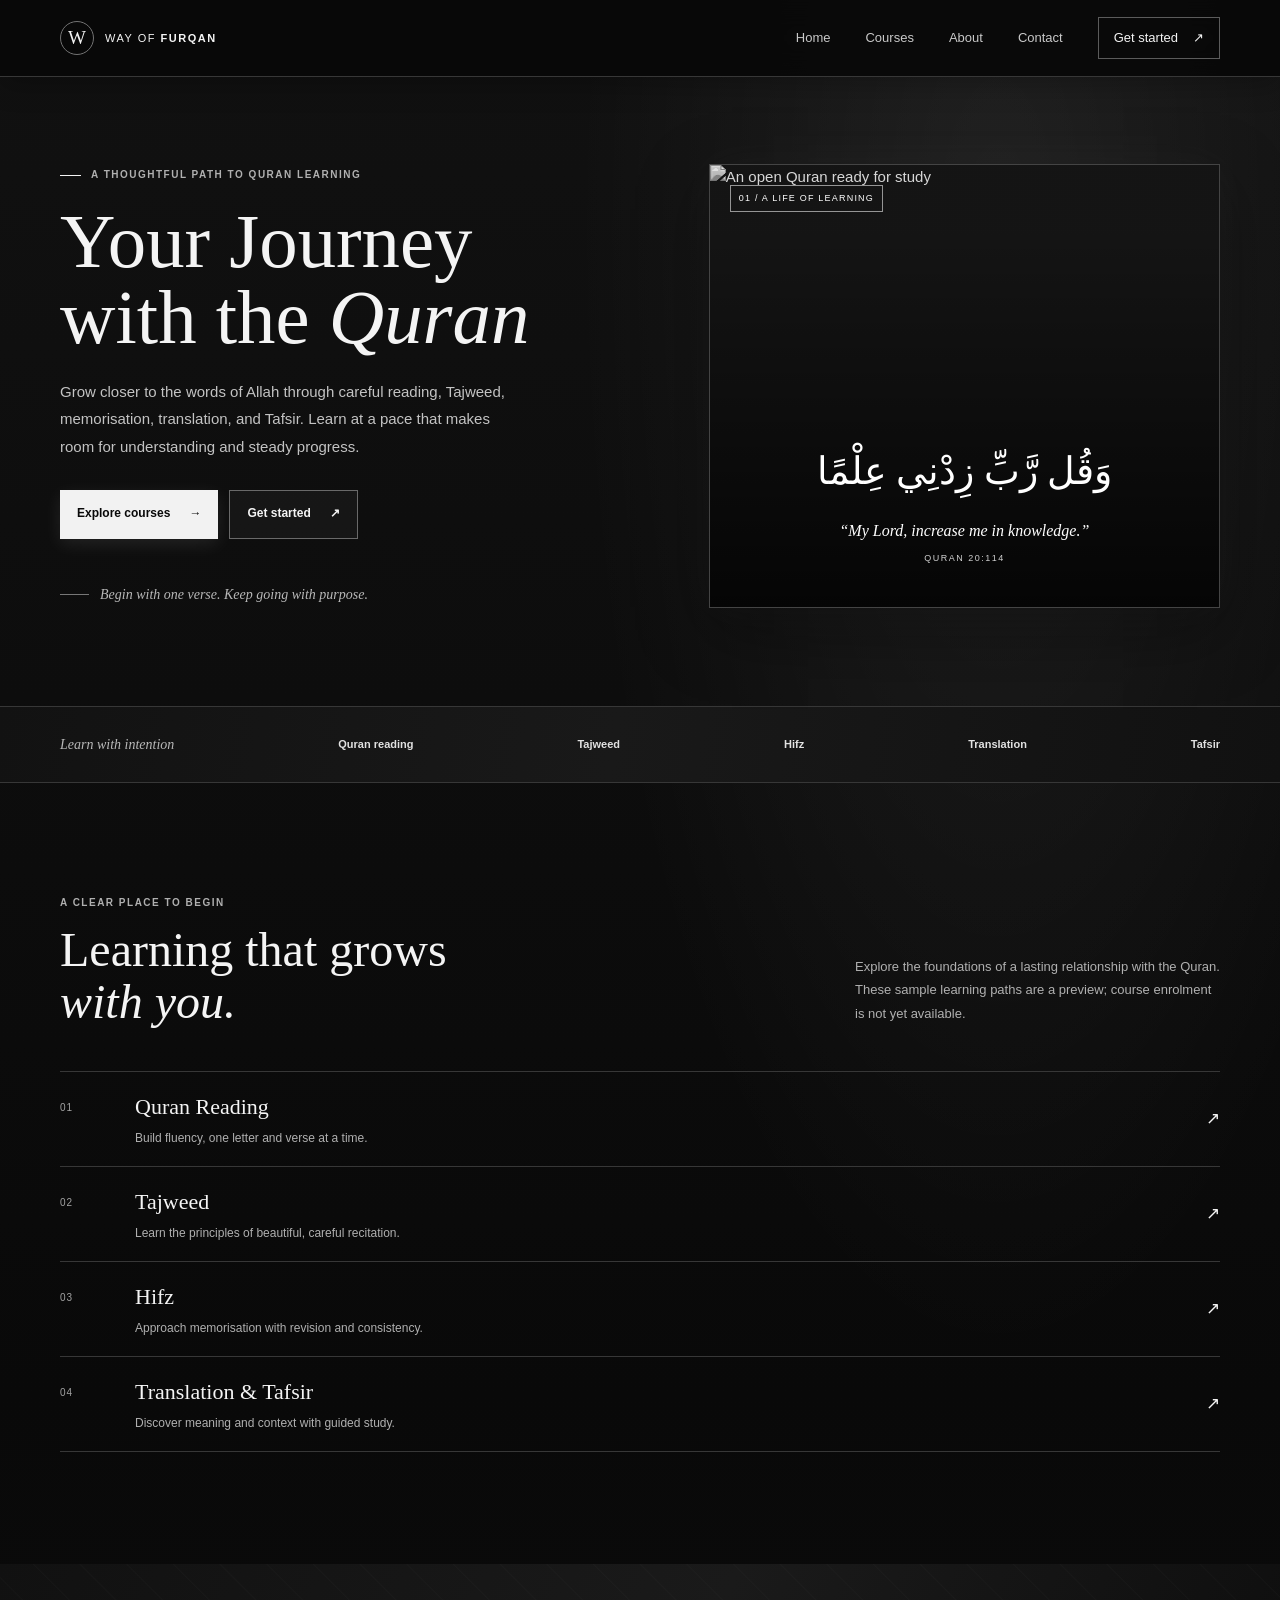
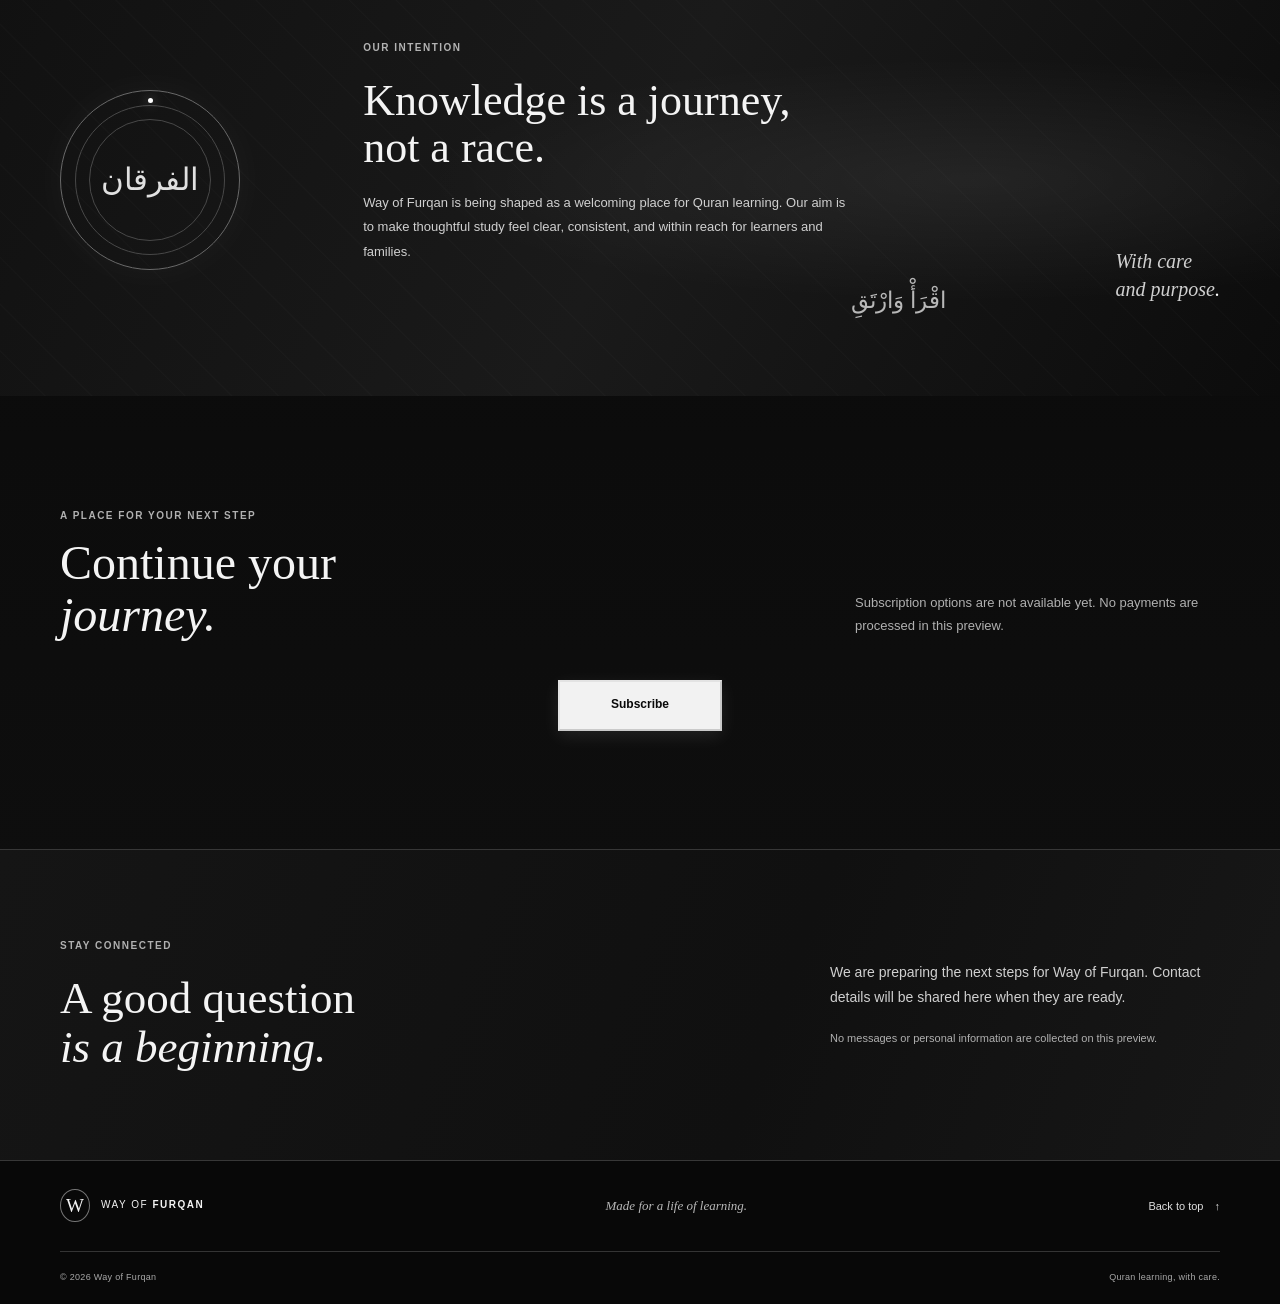
==== index.html @ e416b364 "Upload initial website files" ====
<!doctype html>
<html lang="en">
  <head>
    <meta charset="UTF-8" />
    <meta name="viewport" content="width=device-width, initial-scale=1.0" />
    <meta
      name="description"
      content="Build a lasting connection with the Quran through reading, Tajweed, Hifz, translation, and Tafsir."
    />
    <meta name="theme-color" content="#101010" />
    <title>Way of Furqan | Your Journey with the Quran</title>
    <link rel="preconnect" href="https://images.unsplash.com" />
    <link rel="stylesheet" href="styles.css" />
    <script src="script.js" defer></script>
  </head>
  <body>
    <a class="skip-link" href="#main">Skip to content</a>

    <header class="site-header" id="home">
      <a class="wordmark" href="#home" aria-label="Way of Furqan home">
        <span class="wordmark-mark" aria-hidden="true">W</span>
        <span>WAY OF <strong>FURQAN</strong></span>
      </a>

      <button
        class="menu-toggle"
        type="button"
        aria-expanded="false"
        aria-controls="primary-navigation"
      >
        <span class="menu-icon" aria-hidden="true"><i></i><i></i></span>
        <span class="menu-label">Menu</span>
      </button>

      <nav class="primary-navigation" id="primary-navigation" aria-label="Main navigation">
        <a href="#home">Home</a>
        <a href="#courses">Courses</a>
        <a href="#about">About</a>
        <a href="#contact">Contact</a>
        <a class="nav-cta" href="#portals">Get started <span aria-hidden="true">&#8599;</span></a>
      </nav>
    </header>

    <main id="main">
      <section class="hero page-width" aria-labelledby="hero-title">
        <div class="hero-copy">
          <p class="eyebrow"><span></span> A thoughtful path to Quran learning</p>
          <h1 id="hero-title">Your Journey<br />with the <em>Quran</em></h1>
          <p class="hero-intro">
            Grow closer to the words of Allah through careful reading, Tajweed,
            memorisation, translation, and Tafsir. Learn at a pace that makes room
            for understanding and steady progress.
          </p>
          <div class="hero-actions">
            <a class="button button-dark" href="#courses">Explore courses <span aria-hidden="true">&#8594;</span></a>
            <a class="button button-light" href="#portals">Get started <span aria-hidden="true">&#8599;</span></a>
          </div>
          <div class="hero-note">
            <span class="note-rule" aria-hidden="true"></span>
            <p>Begin with one verse. Keep going with purpose.</p>
          </div>
        </div>

        <div class="hero-visual">
          <img
            class="hero-image"
            src="https://images.unsplash.com/photo-1609599006353-e629aaabfeae?auto=format&amp;fit=crop&amp;w=1200&amp;q=85"
            alt="An open Quran ready for study"
            fetchpriority="high"
          />
          <div class="visual-shade" aria-hidden="true"></div>
          <div class="arabic-verse" lang="ar" dir="rtl">
            <p class="arabic-text">وَقُل رَّبِّ زِدْنِي عِلْمًا</p>
            <p class="verse-translation" dir="ltr">“My Lord, increase me in knowledge.”</p>
            <p class="verse-reference" dir="ltr">Quran 20:114</p>
          </div>
          <span class="visual-index" aria-hidden="true">01 / A LIFE OF LEARNING</span>
        </div>
      </section>

      <section class="learning-strip" aria-label="Learning pathways">
        <div class="learning-strip-inner page-width">
          <p>Learn with intention</p>
          <span>Quran reading</span>
          <span>Tajweed</span>
          <span>Hifz</span>
          <span>Translation</span>
          <span>Tafsir</span>
        </div>
      </section>

      <section class="section page-width courses-section" id="courses" aria-labelledby="courses-title">
        <div class="section-heading">
          <div>
            <p class="eyebrow">A clear place to begin</p>
            <h2 id="courses-title">Learning that grows<br /><em>with you.</em></h2>
          </div>
          <p class="section-intro">
            Explore the foundations of a lasting relationship with the Quran.
            These sample learning paths are a preview; course enrolment is not yet available.
          </p>
        </div>

        <div class="course-list">
          <article class="course-item">
            <span class="course-number">01</span>
            <div><h3>Quran Reading</h3><p>Build fluency, one letter and verse at a time.</p></div>
            <span class="course-arrow" aria-hidden="true">&#8599;</span>
          </article>
          <article class="course-item">
            <span class="course-number">02</span>
            <div><h3>Tajweed</h3><p>Learn the principles of beautiful, careful recitation.</p></div>
            <span class="course-arrow" aria-hidden="true">&#8599;</span>
          </article>
          <article class="course-item">
            <span class="course-number">03</span>
            <div><h3>Hifz</h3><p>Approach memorisation with revision and consistency.</p></div>
            <span class="course-arrow" aria-hidden="true">&#8599;</span>
          </article>
          <article class="course-item">
            <span class="course-number">04</span>
            <div><h3>Translation &amp; Tafsir</h3><p>Discover meaning and context with guided study.</p></div>
            <span class="course-arrow" aria-hidden="true">&#8599;</span>
          </article>
        </div>
      </section>

      <section class="about-section" id="about" aria-labelledby="about-title">
        <div class="about-inner page-width">
          <div class="about-mark" aria-hidden="true">
            <span>الفرقان</span>
            <i></i>
          </div>
          <div class="about-copy">
            <p class="eyebrow">Our intention</p>
            <h2 id="about-title">Knowledge is a journey,<br />not a race.</h2>
            <p>
              Way of Furqan is being shaped as a welcoming place for Quran learning.
              Our aim is to make thoughtful study feel clear, consistent, and within reach
              for learners and families.
            </p>
            <p class="arabic-support" lang="ar" dir="rtl">اقْرَأْ وَارْتَقِ</p>
          </div>
          <p class="about-aside">With care<br />and purpose<span>.</span></p>
        </div>
      </section>

      <section class="section page-width subscribe-section" id="portals" aria-labelledby="subscribe-title">
        <div class="section-heading portal-heading">
          <div>
            <p class="eyebrow">A place for your next step</p>
            <h2 id="subscribe-title">Continue your<br /><em>journey.</em></h2>
          </div>
          <p class="section-intro">
            Subscription options are not available yet. No payments are processed in this preview.
          </p>
        </div>
        <div class="subscribe-action">
          <button class="button button-dark subscribe-button" type="button" disabled>
            Subscribe
          </button>
        </div>
      </section>

      <section class="contact-section" id="contact" aria-labelledby="contact-title">
        <div class="contact-inner page-width">
          <div>
            <p class="eyebrow">Stay connected</p>
            <h2 id="contact-title">A good question<br /><em>is a beginning.</em></h2>
          </div>
          <div class="contact-copy">
            <p>We are preparing the next steps for Way of Furqan. Contact details will be shared here when they are ready.</p>
            <span class="contact-note">No messages or personal information are collected on this preview.</span>
          </div>
        </div>
      </section>
    </main>

    <footer class="site-footer">
      <div class="footer-inner page-width">
        <a class="wordmark footer-wordmark" href="#home">
          <span class="wordmark-mark" aria-hidden="true">W</span>
          <span>WAY OF <strong>FURQAN</strong></span>
        </a>
        <p>Made for a life of learning.</p>
        <a class="back-to-top" href="#home">Back to top <span aria-hidden="true">&#8593;</span></a>
      </div>
      <div class="footer-bottom page-width"><span>&copy; <span id="current-year">2026</span> Way of Furqan</span><span>Quran learning, with care.</span></div>
    </footer>
  </body>
</html>
---- styles.css ----
:root {
  color-scheme: dark;
  --ink: #f4f4f4;
  --paper: #090909;
  --soft: #121212;
  --line: #373737;
  --muted: #b0b0b0;
  --serif: "Iowan Old Style", "Palatino Linotype", "Book Antiqua", Georgia, serif;
  --sans: "Avenir Next", Avenir, "Segoe UI", sans-serif;
  --page-width: 1160px;
}

* { box-sizing: border-box; }
html { scroll-behavior: smooth; scroll-padding-top: 88px; }
body { margin: 0; color: var(--ink); background: radial-gradient(ellipse at 78% 8%, rgb(255 255 255 / 7%), transparent 30%), linear-gradient(180deg, #111111 0%, var(--paper) 48%, #101010 100%); font-family: var(--sans); font-size: 15px; line-height: 1.65; }
body, button, a { -webkit-tap-highlight-color: transparent; }
a { color: inherit; text-decoration: none; }
button { font: inherit; }
img { display: block; max-width: 100%; }
.page-width { width: min(var(--page-width), calc(100% - 96px)); margin-inline: auto; }
.skip-link { position: absolute; z-index: 20; top: 8px; left: 8px; padding: 10px 14px; color: var(--paper); background: var(--ink); transform: translateY(-160%); }
.skip-link:focus { transform: translateY(0); }

.site-header { position: sticky; z-index: 10; top: 0; display: flex; min-height: 76px; align-items: center; justify-content: space-between; padding-inline: max(48px, calc((100% - var(--page-width)) / 2)); border-bottom: 1px solid var(--line); color: var(--ink); background: rgb(8 8 8 / 92%); box-shadow: 0 8px 28px rgb(0 0 0 / 24%); backdrop-filter: blur(14px); }
.wordmark { display: inline-flex; align-items: center; gap: 11px; font-size: 11px; letter-spacing: 1.5px; }
.wordmark strong { font-weight: 700; }
.wordmark-mark { display: grid; width: 34px; aspect-ratio: 1; place-items: center; border: 1px solid #737373; border-radius: 50%; font-family: var(--serif); font-size: 19px; letter-spacing: 0; }
.primary-navigation { display: flex; height: 76px; align-items: center; gap: 35px; font-size: 13px; }
.primary-navigation > a:not(.nav-cta) { color: #c9c9c9; transition: color 160ms ease; }
.primary-navigation > a:not(.nav-cta):hover { color: var(--paper); }
.nav-cta { display: inline-flex; min-height: 42px; align-items: center; gap: 15px; padding: 0 15px; border: 1px solid #5b5b5b; }
.menu-toggle { display: none; }

.hero { display: grid; min-height: 620px; grid-template-columns: 1fr 0.88fr; align-items: center; gap: 68px; padding-block: 74px 84px; }
.hero-copy { padding-block: 16px; }
.eyebrow { display: flex; align-items: center; gap: 10px; margin: 0 0 20px; color: var(--muted); font-size: 10px; font-weight: 700; letter-spacing: 1.5px; text-transform: uppercase; }
.hero-copy .eyebrow span { width: 21px; height: 1px; background: var(--ink); }
h1, h2, h3, p { margin-top: 0; }
h1, h2 { font-family: var(--serif); font-weight: 400; letter-spacing: 0; }
h1 { max-width: 610px; margin-bottom: 22px; font-size: clamp(52px, 6vw, 78px); line-height: 0.99; }
h1 em, h2 em { font-weight: 400; }
.hero-intro { max-width: 460px; margin-bottom: 29px; color: #c3c3c3; font-size: 15px; line-height: 1.85; }
.hero-actions { display: flex; flex-wrap: wrap; gap: 11px; }
.button { display: inline-flex; min-height: 49px; align-items: center; justify-content: center; gap: 19px; padding: 0 17px; font-size: 12px; font-weight: 650; transition: background 160ms ease, color 160ms ease; }
.button-dark { color: #090909; background: #f2f2f2; box-shadow: 0 5px 18px rgb(255 255 255 / 9%); }
.button-dark:hover { background: #d9d9d9; }
.button-light { border: 1px solid #696969; color: var(--ink); background: rgb(255 255 255 / 3%); }
.button-light:hover { background: rgb(255 255 255 / 9%); }
.hero-note { display: flex; align-items: center; gap: 11px; margin-top: 44px; }
.hero-note p { margin: 0; color: #b8b8b8; font-family: var(--serif); font-size: 14px; font-style: italic; }
.note-rule { width: 29px; height: 1px; background: #777777; }
.hero-visual { position: relative; min-height: 444px; overflow: hidden; border: 1px solid #444444; background: #171717; box-shadow: 0 22px 65px rgb(0 0 0 / 36%), 0 0 42px rgb(255 255 255 / 4%); }
.hero-image { position: absolute; width: 100%; height: 100%; object-fit: cover; object-position: center; filter: grayscale(100%); }
.visual-shade { position: absolute; inset: 0; background: linear-gradient(180deg, rgb(0 0 0 / 12%) 15%, rgb(0 0 0 / 78%) 100%); }
.arabic-verse { position: absolute; right: 33px; bottom: 42px; left: 33px; color: white; text-align: center; }
.arabic-text { margin-bottom: 15px; font-family: "Noto Naskh Arabic", "Traditional Arabic", serif; font-size: clamp(27px, 3vw, 38px); line-height: 1.7; }
.verse-translation { margin-bottom: 6px; font-family: var(--serif); font-size: 16px; font-style: italic; }
.verse-reference { margin-bottom: 0; color: #d0d0d0; font-size: 9px; letter-spacing: 1.5px; text-transform: uppercase; }
.visual-index { position: absolute; top: 20px; left: 20px; padding: 5px 8px; border: 1px solid rgb(255 255 255 / 55%); color: white; font-size: 9px; letter-spacing: 1.2px; }

.learning-strip { border-block: 1px solid var(--line); background: linear-gradient(100deg, #121212, #191919 48%, #111111); }
.learning-strip-inner { display: flex; min-height: 75px; align-items: center; justify-content: space-between; gap: 18px; }
.learning-strip p { margin: 0; color: #b8b8b8; font-family: var(--serif); font-size: 14px; font-style: italic; }
.learning-strip span { color: #e2e2e2; font-size: 11px; font-weight: 600; }
.section { padding-block: 112px; }
.section-heading { display: grid; grid-template-columns: 1fr 0.6fr; align-items: end; gap: 45px; margin-bottom: 43px; }
.section-heading .eyebrow { margin-bottom: 13px; }
h2 { margin-bottom: 0; font-size: 48px; line-height: 1.08; }
.section-intro { max-width: 365px; margin: 0 0 3px auto; color: var(--muted); font-size: 13px; line-height: 1.8; }
.course-list { border-top: 1px solid var(--line); }
.course-item { display: grid; min-height: 95px; grid-template-columns: 75px 1fr 30px; align-items: center; border-bottom: 1px solid var(--line); transition: padding 180ms ease, background 180ms ease; }
.course-item:hover { padding-inline: 12px; background: #191919; }
.course-number { align-self: start; padding-top: 28px; color: #a2a2a2; font-size: 10px; letter-spacing: 1px; }
.course-item h3 { margin: 0 0 4px; font-family: var(--serif); font-size: 22px; font-weight: 400; }
.course-item p { margin: 0; color: var(--muted); font-size: 12px; }
.course-arrow { justify-self: end; font-size: 17px; }

.about-section { overflow: hidden; color: var(--ink); background: radial-gradient(ellipse at 76% 50%, rgb(255 255 255 / 7%), transparent 40%), repeating-linear-gradient(45deg, transparent 0 31px, rgb(255 255 255 / 2%) 32px, transparent 33px), linear-gradient(115deg, #111111, #1a1a1a 50%, #0c0c0c); }
.about-inner { position: relative; display: grid; min-height: 410px; grid-template-columns: 0.62fr 1.4fr 0.55fr; align-items: center; gap: 45px; padding-block: 76px; }
.about-mark { position: relative; display: grid; width: 180px; aspect-ratio: 1; place-items: center; border: 1px solid #696969; border-radius: 50%; color: #e0e0e0; box-shadow: 0 0 42px rgb(255 255 255 / 4%); }
.about-mark::before, .about-mark::after { position: absolute; inset: 14px; border: 1px solid #484848; border-radius: 50%; content: ""; }
.about-mark::after { inset: 28px; }
.about-mark span { z-index: 1; font-family: "Noto Naskh Arabic", "Traditional Arabic", serif; font-size: 31px; }
.about-mark i { position: absolute; top: 7px; width: 5px; height: 5px; border-radius: 50%; background: white; box-shadow: 0 0 12px rgb(255 255 255 / 55%); }
.about-copy .eyebrow { color: #b3b3b3; }
.about-copy h2 { margin-bottom: 19px; font-size: 44px; }
.about-copy > p:not(.eyebrow):not(.arabic-support) { max-width: 490px; margin-bottom: 0; color: #d0d0d0; font-size: 13px; line-height: 1.9; }
.arabic-support { margin: 17px 0 0; color: #b8b8b8; font-family: "Noto Naskh Arabic", "Traditional Arabic", serif; font-size: 23px; }
.about-aside { align-self: end; justify-self: end; margin: 0 0 17px; color: #d0d0d0; font-family: var(--serif); font-size: 20px; font-style: italic; line-height: 1.4; }
.about-aside span { color: white; }

.subscribe-section { padding-bottom: 118px; }
.portal-heading { margin-bottom: 39px; }
.subscribe-action { display: flex; justify-content: center; }
.subscribe-button { min-width: 164px; min-height: 51px; transition: background 160ms ease, transform 160ms ease; }
.subscribe-button:disabled { opacity: 1; cursor: not-allowed; }
.subscribe-button:hover { background: #d9d9d9; transform: translateY(-2px); }

.contact-section { border-block: 1px solid var(--line); background: linear-gradient(110deg, #151515, #101010 60%, #171717); }
.contact-inner { display: grid; min-height: 310px; grid-template-columns: 1fr 0.62fr; align-items: center; gap: 60px; padding-block: 66px; }
.contact-inner h2 { font-size: 45px; }
.contact-copy { max-width: 390px; justify-self: end; }
.contact-copy p { margin-bottom: 14px; color: #d0d0d0; font-size: 14px; line-height: 1.8; }
.contact-note { color: #b0b0b0; font-size: 11px; }

.site-footer { color: var(--ink); background: #080808; }
.footer-inner { display: flex; min-height: 91px; align-items: center; justify-content: space-between; gap: 20px; border-bottom: 1px solid #343434; }
.footer-wordmark { font-size: 10px; }
.footer-wordmark .wordmark-mark { width: 30px; }
.footer-inner > p { margin: 0; color: #b8b8b8; font-family: var(--serif); font-size: 13px; font-style: italic; }
.back-to-top { color: #e0e0e0; font-size: 11px; }
.back-to-top span { margin-left: 8px; }
.footer-bottom { display: flex; min-height: 52px; align-items: center; justify-content: space-between; color: #a8a8a8; font-size: 9px; letter-spacing: 0.3px; }

:focus-visible { outline: 2px solid #c7c7c7; outline-offset: 4px; }
.site-header :focus-visible { outline-color: white; }

@media (min-width: 1440px) {
  .hero { min-height: 690px; }
}

@media (max-width: 900px) {
  .page-width { width: min(var(--page-width), calc(100% - 56px)); }
  .site-header { padding-inline: 28px; }
  .primary-navigation { gap: 22px; }
  .hero { min-height: 560px; grid-template-columns: 1fr 0.9fr; gap: 32px; padding-block: 58px; }
  h1 { font-size: 60px; }
  .hero-visual { min-height: 400px; }
  .section { padding-block: 88px; }
  .about-inner { grid-template-columns: 0.5fr 1.5fr; gap: 35px; }
  .about-aside { position: absolute; right: 0; bottom: 29px; }
  .portal-card { padding-inline: 17px; }
}

@media (max-width: 680px) {
  html { scroll-padding-top: 70px; }
  .page-width { width: calc(100% - 40px); }
  .site-header { min-height: 66px; padding-inline: 20px; }
  .wordmark { gap: 8px; font-size: 10px; letter-spacing: 1.2px; }
  .wordmark-mark { width: 30px; font-size: 17px; }
  .menu-toggle { display: inline-flex; min-height: 42px; align-items: center; gap: 8px; padding: 5px 0 5px 10px; border: 0; color: var(--ink); background: transparent; cursor: pointer; font-size: 12px; }
  .menu-icon { display: grid; width: 18px; gap: 5px; }
  .menu-icon i { display: block; height: 1px; background: var(--ink); transition: transform 160ms ease; }
  .menu-toggle[aria-expanded="true"] .menu-icon i:first-child { transform: translateY(3px) rotate(45deg); }
  .menu-toggle[aria-expanded="true"] .menu-icon i:last-child { transform: translateY(-3px) rotate(-45deg); }
  .primary-navigation { position: absolute; top: 66px; right: 0; left: 0; display: none; height: auto; align-items: stretch; gap: 0; padding: 6px 20px 18px; border-bottom: 1px solid var(--line); background: #080808; }
  .primary-navigation.is-open { display: flex; flex-direction: column; }
  .primary-navigation > a:not(.nav-cta) { padding: 12px 0; border-top: 1px solid #343434; }
  .nav-cta { align-self: flex-start; margin-top: 10px; }
  .hero { min-height: 0; grid-template-columns: 1fr; gap: 35px; padding-block: 58px 46px; }
  .hero-copy { padding: 0; }
  .eyebrow { margin-bottom: 16px; font-size: 9px; }
  h1 { margin-bottom: 17px; font-size: 56px; }
  .hero-intro { margin-bottom: 23px; font-size: 14px; }
  .hero-note { margin-top: 26px; }
  .hero-visual { min-height: 390px; }
  .arabic-verse { right: 17px; bottom: 29px; left: 17px; }
  .learning-strip-inner { min-height: 0; flex-wrap: wrap; justify-content: flex-start; gap: 13px 20px; padding-block: 18px; }
  .learning-strip p { flex-basis: 100%; }
  .learning-strip span { font-size: 10px; }
  .section { padding-block: 72px; }
  .section-heading { grid-template-columns: 1fr; gap: 16px; margin-bottom: 28px; }
  h2 { font-size: 41px; }
  .section-intro { max-width: 450px; margin: 0; font-size: 12px; }
  .course-item { min-height: 89px; grid-template-columns: 39px 1fr 22px; }
  .course-item:hover { padding-inline: 5px; }
  .course-number { padding-top: 27px; font-size: 9px; }
  .course-item h3 { font-size: 19px; }
  .course-item p { max-width: 255px; font-size: 11px; }
  .about-inner { min-height: 0; grid-template-columns: 1fr; gap: 28px; padding-block: 58px 72px; }
  .about-mark { width: 112px; }
  .about-mark span { font-size: 25px; }
  .about-mark::before { inset: 9px; }
  .about-mark::after { inset: 18px; }
  .about-copy h2 { font-size: 38px; }
  .about-aside { right: 0; bottom: 21px; font-size: 15px; }
  .portal-grid { grid-template-columns: 1fr; gap: 11px; }
  .portal-card { min-height: 0; padding: 19px; }
  .portal-symbol { margin-block: 17px 13px; }
  .portal-card h3 { font-size: 20px; }
  .portal-card > p { margin-bottom: 14px; }
  .portal-heading { margin-bottom: 25px; }
  .contact-inner { min-height: 0; grid-template-columns: 1fr; gap: 22px; padding-block: 55px; }
  .contact-inner h2 { font-size: 39px; }
  .contact-copy { justify-self: start; }
  .footer-inner { min-height: 82px; flex-wrap: wrap; gap: 6px 16px; padding-block: 15px; }
  .footer-inner > p { display: none; }
  .footer-bottom { min-height: 48px; font-size: 8px; }
}

@media (prefers-reduced-motion: reduce) {
  *, *::before, *::after { scroll-behavior: auto !important; transition-duration: 0.01ms !important; }
}
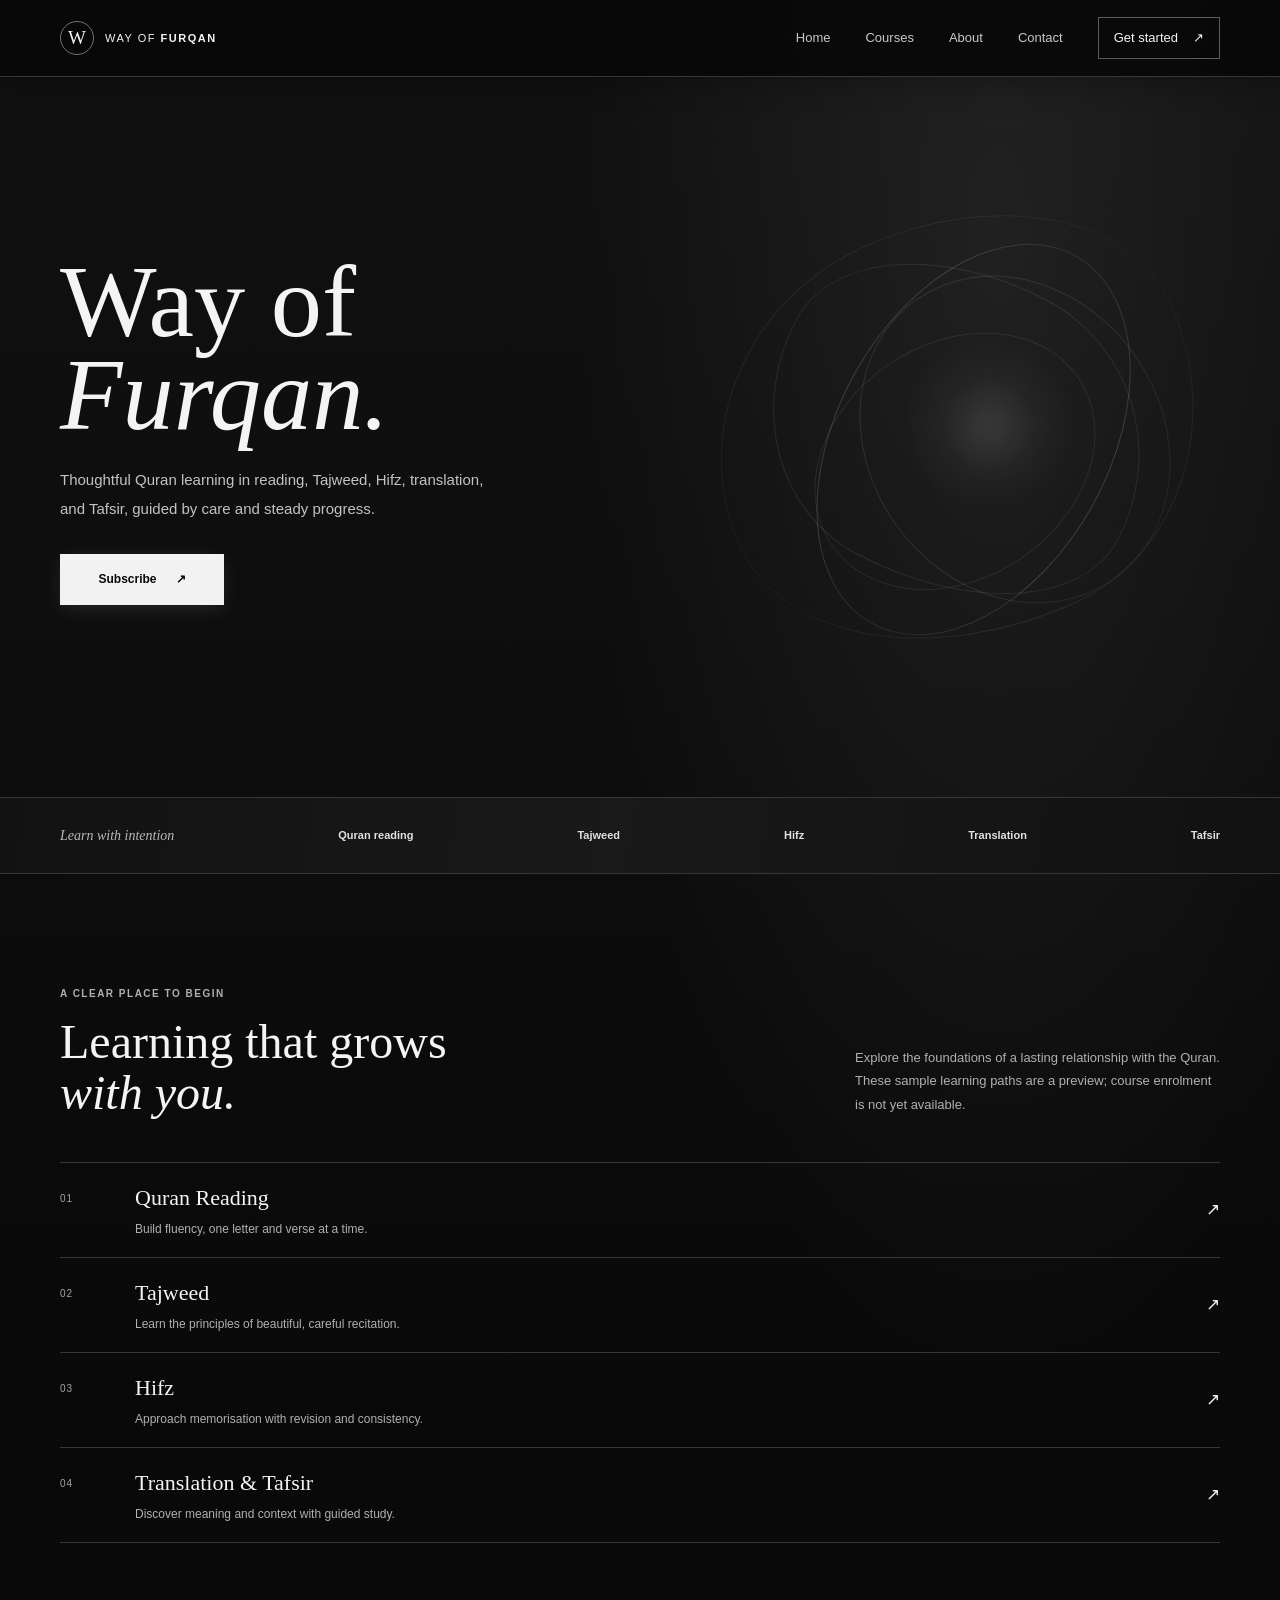
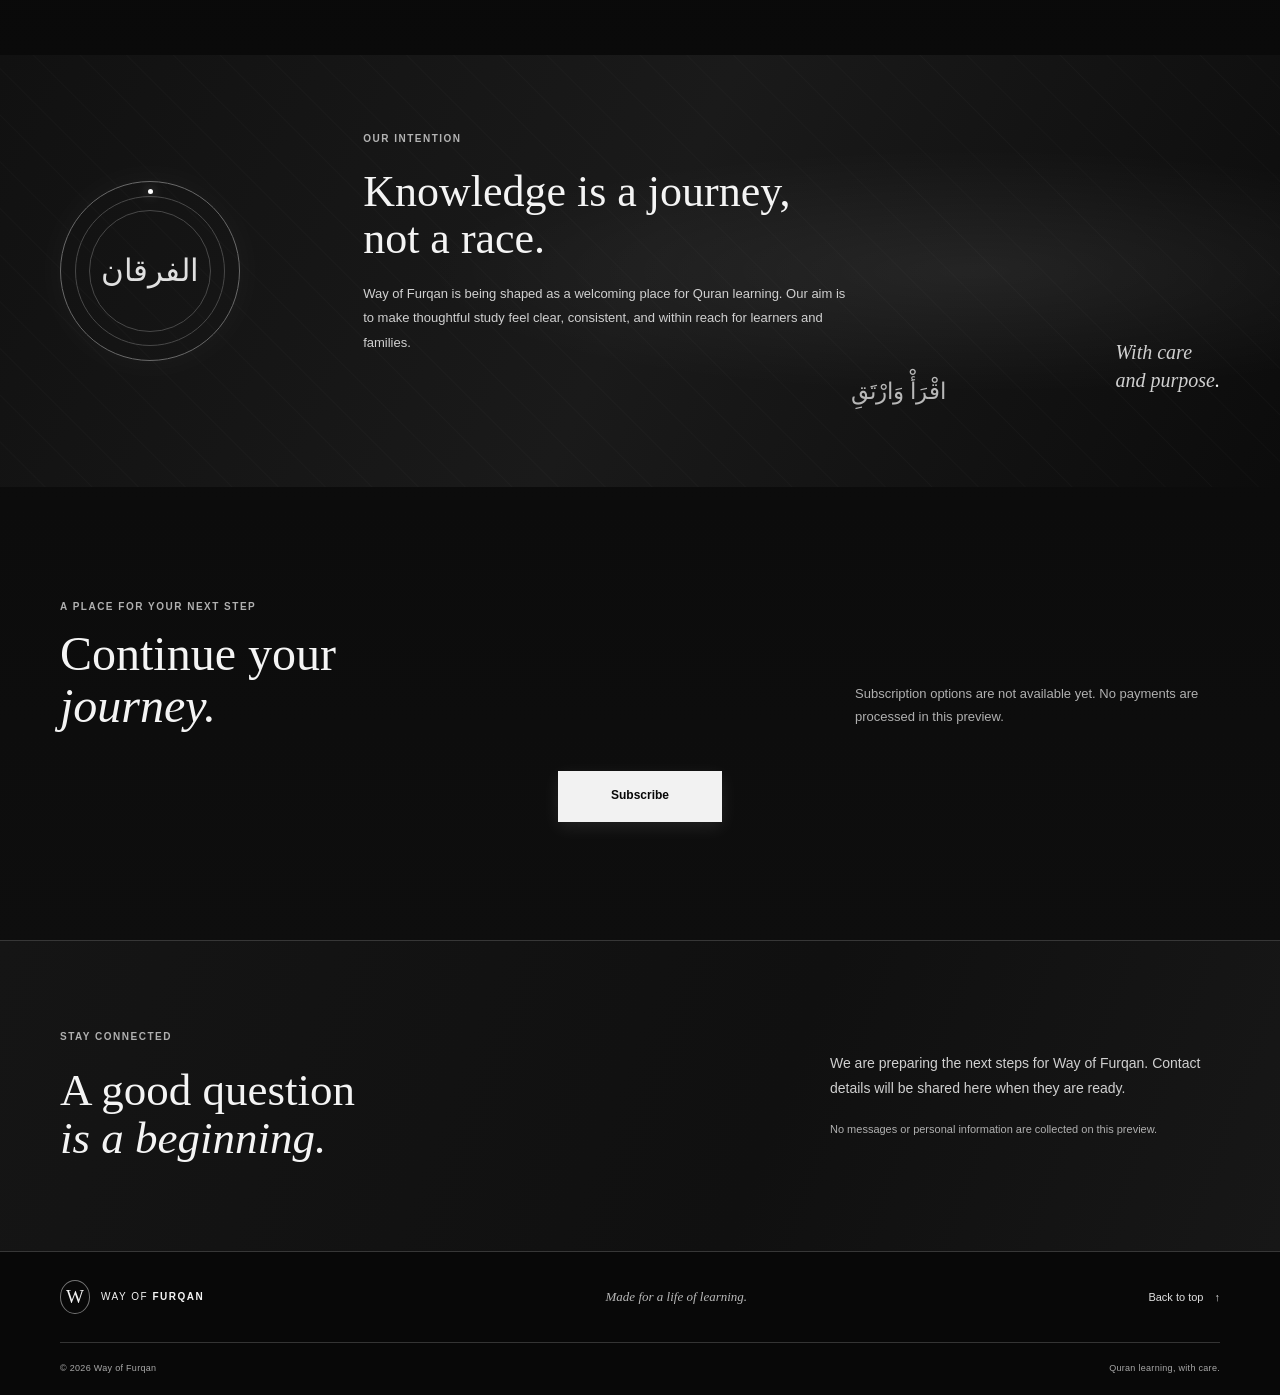
==== commit df66b14c: "Upload initial website files" ====
--- a/index.html
+++ b/index.html
@@ -9,7 +9,6 @@
     />
     <meta name="theme-color" content="#101010" />
     <title>Way of Furqan | Your Journey with the Quran</title>
-    <link rel="preconnect" href="https://images.unsplash.com" />
     <link rel="stylesheet" href="styles.css" />
     <script src="script.js" defer></script>
   </head>
@@ -44,37 +43,23 @@
     <main id="main">
       <section class="hero page-width" aria-labelledby="hero-title">
         <div class="hero-copy">
-          <p class="eyebrow"><span></span> A thoughtful path to Quran learning</p>
-          <h1 id="hero-title">Your Journey<br />with the <em>Quran</em></h1>
+          <h1 id="hero-title">Way of<br /><em>Furqan.</em></h1>
           <p class="hero-intro">
-            Grow closer to the words of Allah through careful reading, Tajweed,
-            memorisation, translation, and Tafsir. Learn at a pace that makes room
-            for understanding and steady progress.
+            Thoughtful Quran learning in reading, Tajweed, Hifz, translation, and Tafsir,
+            guided by care and steady progress.
           </p>
           <div class="hero-actions">
-            <a class="button button-dark" href="#courses">Explore courses <span aria-hidden="true">&#8594;</span></a>
-            <a class="button button-light" href="#portals">Get started <span aria-hidden="true">&#8599;</span></a>
-          </div>
-          <div class="hero-note">
-            <span class="note-rule" aria-hidden="true"></span>
-            <p>Begin with one verse. Keep going with purpose.</p>
+            <button class="button button-dark subscribe-button" type="button" data-open-subscribe>
+              Subscribe <span aria-hidden="true">&#8599;</span>
+            </button>
           </div>
         </div>
 
-        <div class="hero-visual">
-          <img
-            class="hero-image"
-            src="https://images.unsplash.com/photo-1609599006353-e629aaabfeae?auto=format&amp;fit=crop&amp;w=1200&amp;q=85"
-            alt="An open Quran ready for study"
-            fetchpriority="high"
-          />
-          <div class="visual-shade" aria-hidden="true"></div>
-          <div class="arabic-verse" lang="ar" dir="rtl">
-            <p class="arabic-text">وَقُل رَّبِّ زِدْنِي عِلْمًا</p>
-            <p class="verse-translation" dir="ltr">“My Lord, increase me in knowledge.”</p>
-            <p class="verse-reference" dir="ltr">Quran 20:114</p>
-          </div>
-          <span class="visual-index" aria-hidden="true">01 / A LIFE OF LEARNING</span>
+        <div class="hero-visual" aria-hidden="true">
+          <span class="flow-line flow-line-one"></span>
+          <span class="flow-line flow-line-two"></span>
+          <span class="flow-line flow-line-three"></span>
+          <span class="flow-light"></span>
         </div>
       </section>
 
@@ -156,11 +141,33 @@
           </p>
         </div>
         <div class="subscribe-action">
-          <button class="button button-dark subscribe-button" type="button" disabled>
+          <button class="button button-dark subscribe-button" type="button" data-open-subscribe>
             Subscribe
           </button>
         </div>
       </section>
+
+      <dialog class="subscribe-dialog" id="subscribe-dialog" aria-labelledby="dialog-title">
+        <div class="dialog-content">
+          <button class="dialog-close" type="button" aria-label="Close subscription options" data-close-subscribe>&times;</button>
+          <p class="eyebrow">Subscription options</p>
+          <h2 id="dialog-title">Choose your plan</h2>
+          <p class="dialog-intro">Plan choices are a preview. Checkout and payments are not connected.</p>
+          <div class="plan-grid">
+            <article class="plan-card">
+              <p class="plan-cadence">MONTHLY</p>
+              <h3>Monthly Plan</h3>
+              <p>Standard billing, renewed monthly.</p>
+            </article>
+            <article class="plan-card plan-card-featured">
+              <span class="best-value">Best Value</span>
+              <p class="plan-cadence">YEARLY</p>
+              <h3>Yearly Plan</h3>
+              <p>One yearly billing period.</p>
+            </article>
+          </div>
+        </div>
+      </dialog>
 
       <section class="contact-section" id="contact" aria-labelledby="contact-title">
         <div class="contact-inner page-width">
--- a/styles.css
+++ b/styles.css
@@ -31,32 +31,29 @@
 .nav-cta { display: inline-flex; min-height: 42px; align-items: center; gap: 15px; padding: 0 15px; border: 1px solid #5b5b5b; }
 .menu-toggle { display: none; }
 
-.hero { display: grid; min-height: 620px; grid-template-columns: 1fr 0.88fr; align-items: center; gap: 68px; padding-block: 74px 84px; }
-.hero-copy { padding-block: 16px; }
+.hero { position: relative; display: grid; min-height: min(720px, calc(100svh - 76px)); grid-template-columns: minmax(0, 1fr) minmax(280px, 0.9fr); align-items: center; gap: 52px; padding-block: 78px 92px; isolation: isolate; }
+.hero-copy { position: relative; z-index: 1; padding-block: 16px; }
 .eyebrow { display: flex; align-items: center; gap: 10px; margin: 0 0 20px; color: var(--muted); font-size: 10px; font-weight: 700; letter-spacing: 1.5px; text-transform: uppercase; }
 .hero-copy .eyebrow span { width: 21px; height: 1px; background: var(--ink); }
 h1, h2, h3, p { margin-top: 0; }
 h1, h2 { font-family: var(--serif); font-weight: 400; letter-spacing: 0; }
-h1 { max-width: 610px; margin-bottom: 22px; font-size: clamp(52px, 6vw, 78px); line-height: 0.99; }
+h1 { max-width: 650px; margin-bottom: 25px; font-size: clamp(64px, 8vw, 108px); line-height: 0.91; }
 h1 em, h2 em { font-weight: 400; }
-.hero-intro { max-width: 460px; margin-bottom: 29px; color: #c3c3c3; font-size: 15px; line-height: 1.85; }
+.hero-intro { max-width: 430px; margin-bottom: 31px; color: #c3c3c3; font-size: 15px; line-height: 1.9; }
 .hero-actions { display: flex; flex-wrap: wrap; gap: 11px; }
-.button { display: inline-flex; min-height: 49px; align-items: center; justify-content: center; gap: 19px; padding: 0 17px; font-size: 12px; font-weight: 650; transition: background 160ms ease, color 160ms ease; }
+.button { display: inline-flex; min-height: 51px; align-items: center; justify-content: center; gap: 19px; padding: 0 20px; border: 1px solid transparent; font-size: 12px; font-weight: 650; transition: background 180ms ease, color 180ms ease, border-color 180ms ease, transform 180ms ease, box-shadow 180ms ease; cursor: pointer; }
 .button-dark { color: #090909; background: #f2f2f2; box-shadow: 0 5px 18px rgb(255 255 255 / 9%); }
-.button-dark:hover { background: #d9d9d9; }
+.button-dark:hover { background: #d9d9d9; transform: translateY(-2px); box-shadow: 0 8px 26px rgb(255 255 255 / 13%); }
 .button-light { border: 1px solid #696969; color: var(--ink); background: rgb(255 255 255 / 3%); }
 .button-light:hover { background: rgb(255 255 255 / 9%); }
-.hero-note { display: flex; align-items: center; gap: 11px; margin-top: 44px; }
-.hero-note p { margin: 0; color: #b8b8b8; font-family: var(--serif); font-size: 14px; font-style: italic; }
-.note-rule { width: 29px; height: 1px; background: #777777; }
-.hero-visual { position: relative; min-height: 444px; overflow: hidden; border: 1px solid #444444; background: #171717; box-shadow: 0 22px 65px rgb(0 0 0 / 36%), 0 0 42px rgb(255 255 255 / 4%); }
-.hero-image { position: absolute; width: 100%; height: 100%; object-fit: cover; object-position: center; filter: grayscale(100%); }
-.visual-shade { position: absolute; inset: 0; background: linear-gradient(180deg, rgb(0 0 0 / 12%) 15%, rgb(0 0 0 / 78%) 100%); }
-.arabic-verse { position: absolute; right: 33px; bottom: 42px; left: 33px; color: white; text-align: center; }
-.arabic-text { margin-bottom: 15px; font-family: "Noto Naskh Arabic", "Traditional Arabic", serif; font-size: clamp(27px, 3vw, 38px); line-height: 1.7; }
-.verse-translation { margin-bottom: 6px; font-family: var(--serif); font-size: 16px; font-style: italic; }
-.verse-reference { margin-bottom: 0; color: #d0d0d0; font-size: 9px; letter-spacing: 1.5px; text-transform: uppercase; }
-.visual-index { position: absolute; top: 20px; left: 20px; padding: 5px 8px; border: 1px solid rgb(255 255 255 / 55%); color: white; font-size: 9px; letter-spacing: 1.2px; }
+.hero-visual { position: relative; min-height: 490px; overflow: hidden; mask-image: radial-gradient(ellipse at center, #000 48%, transparent 76%); }
+.hero-visual::before { position: absolute; inset: 8% 3%; border: 1px solid rgb(255 255 255 / 12%); border-radius: 48% 52% 43% 57% / 54% 43% 57% 46%; content: ""; transform: rotate(-24deg); }
+.hero-visual::after { position: absolute; inset: 18% 13%; border: 1px solid rgb(255 255 255 / 9%); border-radius: 55% 45% 58% 42% / 43% 57% 43% 57%; content: ""; transform: rotate(28deg); }
+.flow-line { position: absolute; display: block; border: 1px solid rgb(255 255 255 / 16%); border-radius: 50%; }
+.flow-line-one { top: 9%; right: 21%; width: 52%; height: 86%; transform: rotate(29deg); }
+.flow-line-two { top: 17%; right: 11%; width: 56%; height: 70%; border-color: rgb(255 255 255 / 10%); transform: rotate(-35deg); }
+.flow-line-three { top: 26%; right: 28%; width: 45%; height: 61%; border-color: rgb(255 255 255 / 8%); transform: rotate(56deg); }
+.flow-light { position: absolute; top: 31%; right: 27%; width: 34%; aspect-ratio: 1; border-radius: 50%; background: radial-gradient(circle, rgb(255 255 255 / 13%), rgb(255 255 255 / 3%) 40%, transparent 72%); filter: blur(7px); }
 
 .learning-strip { border-block: 1px solid var(--line); background: linear-gradient(100deg, #121212, #191919 48%, #111111); }
 .learning-strip-inner { display: flex; min-height: 75px; align-items: center; justify-content: space-between; gap: 18px; }
@@ -93,8 +90,25 @@
 .portal-heading { margin-bottom: 39px; }
 .subscribe-action { display: flex; justify-content: center; }
 .subscribe-button { min-width: 164px; min-height: 51px; transition: background 160ms ease, transform 160ms ease; }
-.subscribe-button:disabled { opacity: 1; cursor: not-allowed; }
 .subscribe-button:hover { background: #d9d9d9; transform: translateY(-2px); }
+
+.subscribe-dialog { width: min(650px, calc(100% - 32px)); max-width: none; max-height: min(90dvh, 760px); overflow: auto; padding: 0; border: 1px solid #4b4b4b; color: var(--ink); background: linear-gradient(145deg, #171717, #080808 72%); box-shadow: 0 30px 100px rgb(0 0 0 / 75%); }
+.subscribe-dialog[open] { animation: dialog-enter 220ms cubic-bezier(0.2, 0.75, 0.25, 1) both; }
+.subscribe-dialog::backdrop { background: rgb(0 0 0 / 78%); backdrop-filter: blur(7px); }
+.dialog-content { position: relative; padding: 42px; }
+.dialog-close { position: absolute; top: 15px; right: 15px; display: grid; width: 40px; aspect-ratio: 1; place-items: center; border: 1px solid #555; color: var(--ink); background: transparent; cursor: pointer; font-size: 22px; line-height: 1; transition: background 160ms ease, border-color 160ms ease; }
+.dialog-close:hover { border-color: #aaa; background: rgb(255 255 255 / 8%); }
+.dialog-content > .eyebrow { margin-bottom: 10px; }
+.dialog-content h2 { margin: 0 48px 12px 0; font-size: 38px; }
+.dialog-intro { max-width: 430px; margin-bottom: 26px; color: #b8b8b8; font-size: 13px; }
+.plan-grid { display: grid; grid-template-columns: repeat(2, minmax(0, 1fr)); gap: 12px; }
+.plan-card { position: relative; min-height: 172px; padding: 22px; border: 1px solid #424242; background: linear-gradient(145deg, #1d1d1d, #111); }
+.plan-card-featured { border-color: #a0a0a0; box-shadow: inset 0 0 28px rgb(255 255 255 / 4%); }
+.plan-cadence { margin-bottom: 24px; color: #aaa; font-size: 9px; font-weight: 700; letter-spacing: 1.6px; }
+.plan-card h3 { margin-bottom: 7px; font-size: 22px; }
+.plan-card > p:last-child { margin-bottom: 0; color: #b8b8b8; font-size: 12px; }
+.best-value { position: absolute; top: 15px; right: 15px; padding: 4px 7px; border: 1px solid #777; color: #eee; font-size: 8px; font-weight: 700; letter-spacing: 0.8px; text-transform: uppercase; }
+@keyframes dialog-enter { from { opacity: 0; transform: translateY(10px) scale(0.985); } to { opacity: 1; transform: translateY(0) scale(1); } }
 
 .contact-section { border-block: 1px solid var(--line); background: linear-gradient(110deg, #151515, #101010 60%, #171717); }
 .contact-inner { display: grid; min-height: 310px; grid-template-columns: 1fr 0.62fr; align-items: center; gap: 60px; padding-block: 66px; }
@@ -123,13 +137,12 @@
   .page-width { width: min(var(--page-width), calc(100% - 56px)); }
   .site-header { padding-inline: 28px; }
   .primary-navigation { gap: 22px; }
-  .hero { min-height: 560px; grid-template-columns: 1fr 0.9fr; gap: 32px; padding-block: 58px; }
-  h1 { font-size: 60px; }
-  .hero-visual { min-height: 400px; }
+  .hero { min-height: 560px; grid-template-columns: 1fr 0.8fr; gap: 25px; padding-block: 58px; }
+  h1 { font-size: clamp(62px, 8vw, 84px); }
+  .hero-visual { min-height: 390px; }
   .section { padding-block: 88px; }
   .about-inner { grid-template-columns: 0.5fr 1.5fr; gap: 35px; }
   .about-aside { position: absolute; right: 0; bottom: 29px; }
-  .portal-card { padding-inline: 17px; }
 }
 
 @media (max-width: 680px) {
@@ -147,14 +160,15 @@
   .primary-navigation.is-open { display: flex; flex-direction: column; }
   .primary-navigation > a:not(.nav-cta) { padding: 12px 0; border-top: 1px solid #343434; }
   .nav-cta { align-self: flex-start; margin-top: 10px; }
-  .hero { min-height: 0; grid-template-columns: 1fr; gap: 35px; padding-block: 58px 46px; }
+  .hero { min-height: min(720px, calc(100svh - 66px)); grid-template-columns: 1fr; gap: 0; padding-block: 72px 78px; overflow: hidden; }
   .hero-copy { padding: 0; }
   .eyebrow { margin-bottom: 16px; font-size: 9px; }
-  h1 { margin-bottom: 17px; font-size: 56px; }
-  .hero-intro { margin-bottom: 23px; font-size: 14px; }
-  .hero-note { margin-top: 26px; }
-  .hero-visual { min-height: 390px; }
-  .arabic-verse { right: 17px; bottom: 29px; left: 17px; }
+  h1 { max-width: 480px; margin-bottom: 21px; font-size: clamp(62px, 16vw, 88px); }
+  .hero-intro { max-width: 390px; margin-bottom: 25px; font-size: 14px; }
+  .hero-visual { position: absolute; z-index: 0; top: 0; right: -42%; bottom: 0; width: 110%; min-height: 0; opacity: 0.62; }
+  .flow-line-one { right: 18%; width: 58%; }
+  .flow-line-two { right: 4%; width: 65%; }
+  .flow-line-three { right: 25%; width: 52%; }
   .learning-strip-inner { min-height: 0; flex-wrap: wrap; justify-content: flex-start; gap: 13px 20px; padding-block: 18px; }
   .learning-strip p { flex-basis: 100%; }
   .learning-strip span { font-size: 10px; }
@@ -174,12 +188,14 @@
   .about-mark::after { inset: 18px; }
   .about-copy h2 { font-size: 38px; }
   .about-aside { right: 0; bottom: 21px; font-size: 15px; }
-  .portal-grid { grid-template-columns: 1fr; gap: 11px; }
-  .portal-card { min-height: 0; padding: 19px; }
-  .portal-symbol { margin-block: 17px 13px; }
-  .portal-card h3 { font-size: 20px; }
-  .portal-card > p { margin-bottom: 14px; }
   .portal-heading { margin-bottom: 25px; }
+  .subscribe-dialog { width: calc(100% - 24px); max-height: 92dvh; }
+  .dialog-content { padding: 34px 20px 22px; }
+  .dialog-content h2 { font-size: 32px; }
+  .plan-grid { grid-template-columns: 1fr; }
+  .plan-card { min-height: 145px; padding: 18px; }
+  .plan-cadence { margin-bottom: 18px; }
+  .plan-card h3 { font-size: 20px; }
   .contact-inner { min-height: 0; grid-template-columns: 1fr; gap: 22px; padding-block: 55px; }
   .contact-inner h2 { font-size: 39px; }
   .contact-copy { justify-self: start; }
@@ -189,5 +205,5 @@
 }
 
 @media (prefers-reduced-motion: reduce) {
-  *, *::before, *::after { scroll-behavior: auto !important; transition-duration: 0.01ms !important; }
+  *, *::before, *::after { scroll-behavior: auto !important; transition-duration: 0.01ms !important; animation-duration: 0.01ms !important; animation-iteration-count: 1 !important; }
 }
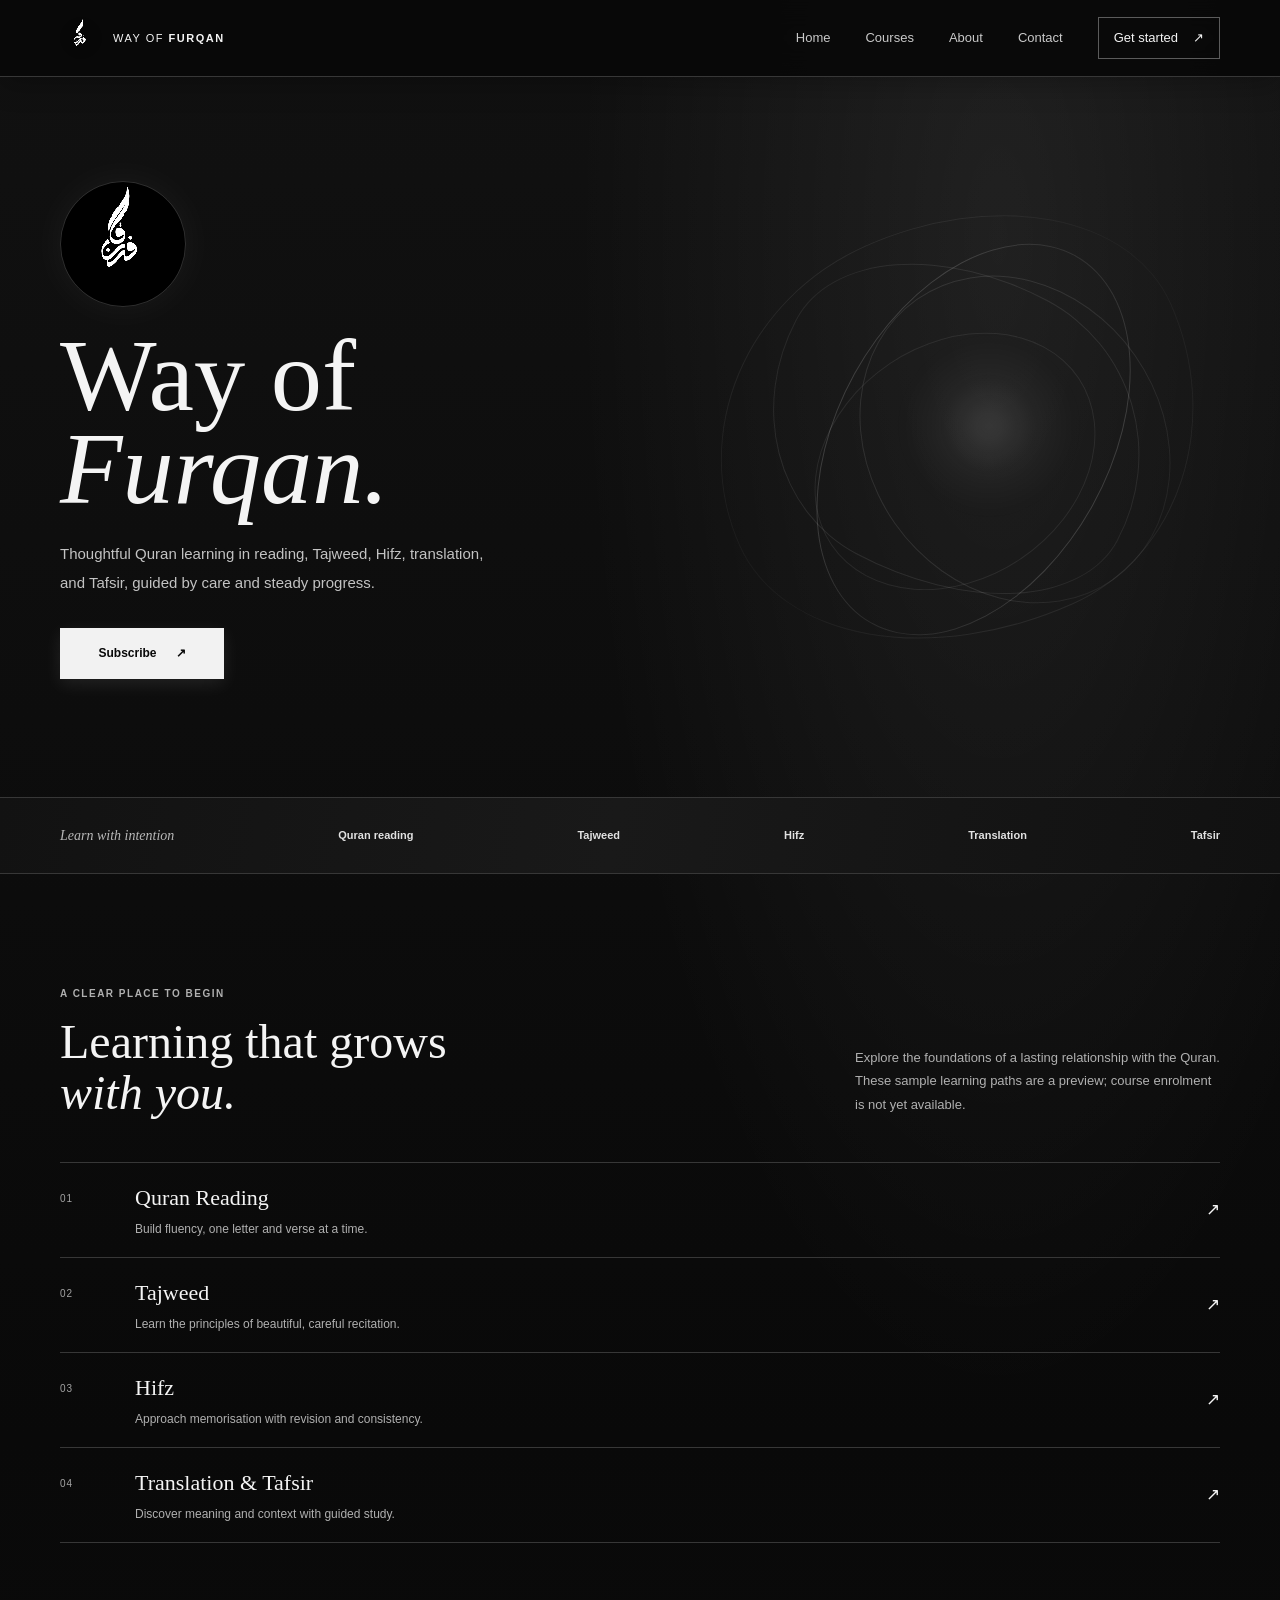
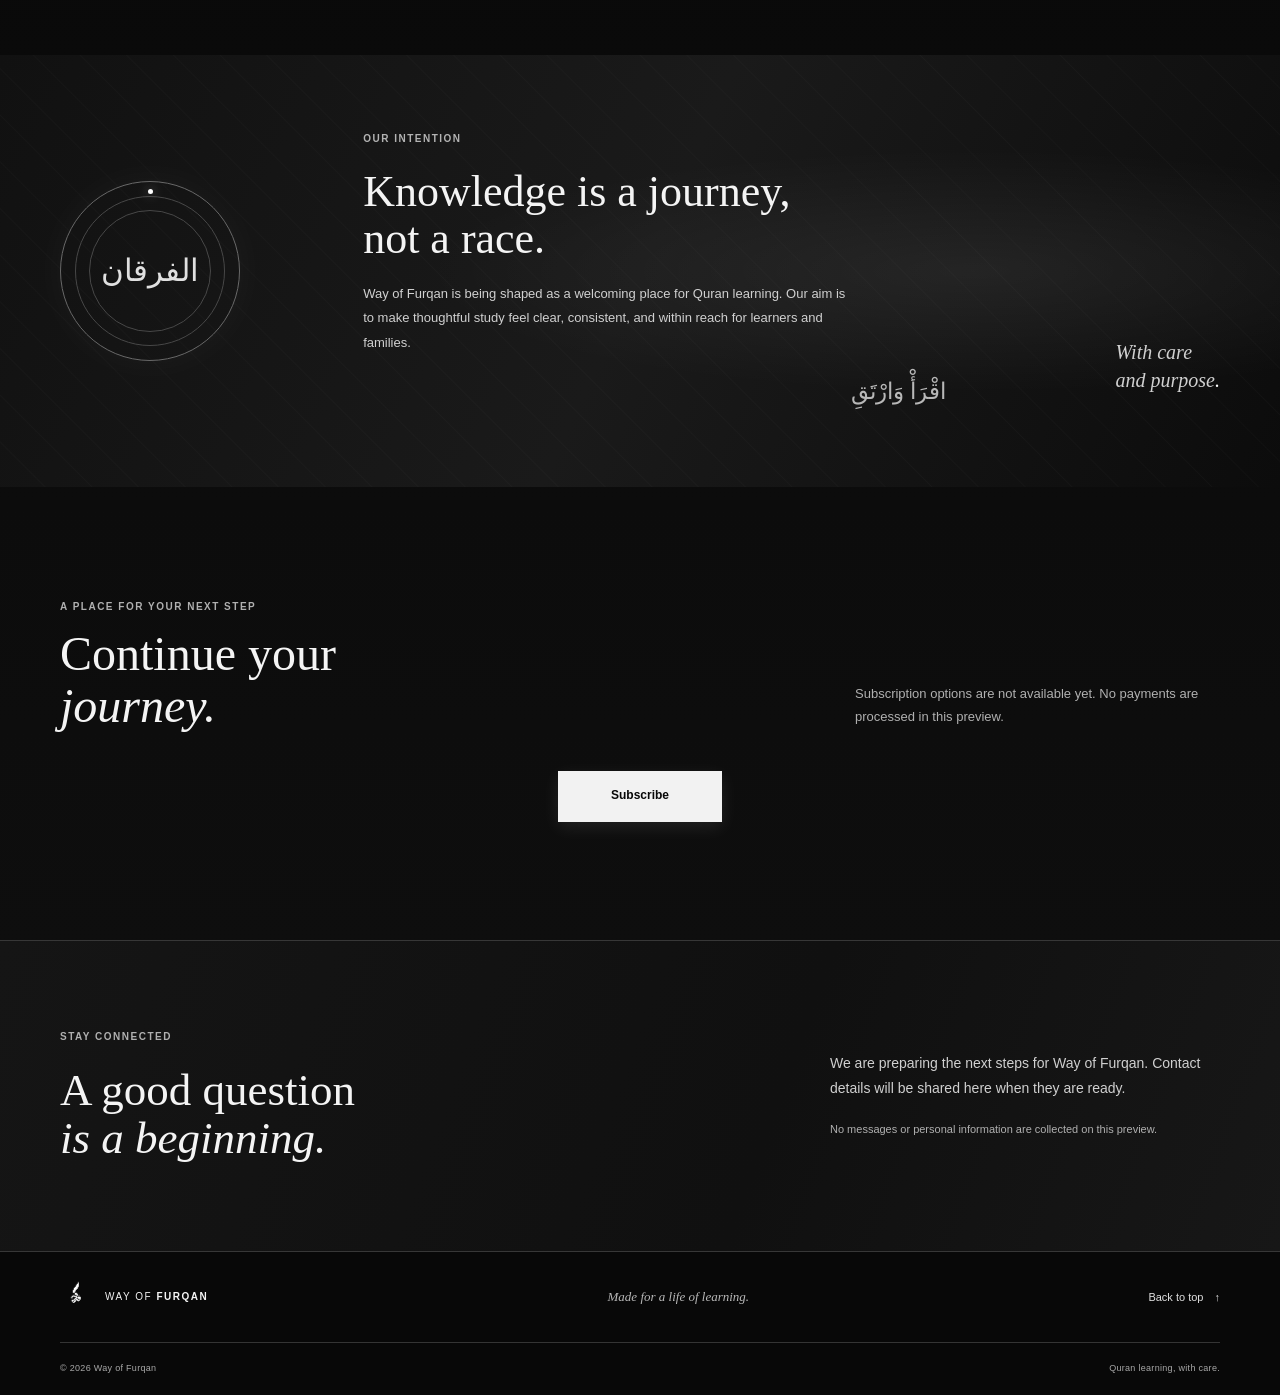
==== commit e0a8a12b: "Add brand logo and finalize hero section" ====
--- a/index.html
+++ b/index.html
@@ -17,7 +17,9 @@
 
     <header class="site-header" id="home">
       <a class="wordmark" href="#home" aria-label="Way of Furqan home">
-        <span class="wordmark-mark" aria-hidden="true">W</span>
+        <span class="logo-frame logo-frame-header" aria-hidden="true">
+          <img class="logo-image" src="assets/logo.jpeg" alt="" />
+        </span>
         <span>WAY OF <strong>FURQAN</strong></span>
       </a>
 
@@ -43,6 +45,9 @@
     <main id="main">
       <section class="hero page-width" aria-labelledby="hero-title">
         <div class="hero-copy">
+          <span class="logo-frame logo-frame-hero" aria-hidden="true">
+            <img class="logo-image" src="assets/logo.jpeg" alt="" />
+          </span>
           <h1 id="hero-title">Way of<br /><em>Furqan.</em></h1>
           <p class="hero-intro">
             Thoughtful Quran learning in reading, Tajweed, Hifz, translation, and Tafsir,
@@ -149,23 +154,25 @@
 
       <dialog class="subscribe-dialog" id="subscribe-dialog" aria-labelledby="dialog-title">
         <div class="dialog-content">
-          <button class="dialog-close" type="button" aria-label="Close subscription options" data-close-subscribe>&times;</button>
+          <button class="dialog-close" type="button" aria-label="Close subscription options" data-close-subscribe>&#x2715;</button>
           <p class="eyebrow">Subscription options</p>
-          <h2 id="dialog-title">Choose your plan</h2>
-          <p class="dialog-intro">Plan choices are a preview. Checkout and payments are not connected.</p>
+          <h2 id="dialog-title">A year of learning</h2>
+          <p class="dialog-intro">A preview of the yearly membership. Payment and benefit access are not active yet.</p>
           <div class="plan-grid">
-            <article class="plan-card">
-              <p class="plan-cadence">MONTHLY</p>
-              <h3>Monthly Plan</h3>
-              <p>Standard billing, renewed monthly.</p>
-            </article>
             <article class="plan-card plan-card-featured">
               <span class="best-value">Best Value</span>
-              <p class="plan-cadence">YEARLY</p>
+              <p class="plan-cadence">YEARLY MEMBERSHIP</p>
               <h3>Yearly Plan</h3>
-              <p>One yearly billing period.</p>
+              <p class="plan-price"><span class="price-currency">&#8377;</span>499 <span>/ Year</span></p>
+              <ul class="plan-features">
+                <li>Full Quran access</li>
+                <li>Dedicated mentorship</li>
+                <li>Comprehensive lessons</li>
+              </ul>
+              <button class="plan-select" type="button" data-plan-choice="Yearly Plan">Subscribe Now</button>
             </article>
           </div>
+          <p class="plan-status" id="plan-status" role="status" aria-live="polite"></p>
         </div>
       </dialog>
 
@@ -186,7 +193,9 @@
     <footer class="site-footer">
       <div class="footer-inner page-width">
         <a class="wordmark footer-wordmark" href="#home">
-          <span class="wordmark-mark" aria-hidden="true">W</span>
+          <span class="logo-frame logo-frame-footer" aria-hidden="true">
+            <img class="logo-image" src="assets/logo.jpeg" alt="" />
+          </span>
           <span>WAY OF <strong>FURQAN</strong></span>
         </a>
         <p>Made for a life of learning.</p>
--- a/styles.css
+++ b/styles.css
@@ -24,7 +24,11 @@
 .site-header { position: sticky; z-index: 10; top: 0; display: flex; min-height: 76px; align-items: center; justify-content: space-between; padding-inline: max(48px, calc((100% - var(--page-width)) / 2)); border-bottom: 1px solid var(--line); color: var(--ink); background: rgb(8 8 8 / 92%); box-shadow: 0 8px 28px rgb(0 0 0 / 24%); backdrop-filter: blur(14px); }
 .wordmark { display: inline-flex; align-items: center; gap: 11px; font-size: 11px; letter-spacing: 1.5px; }
 .wordmark strong { font-weight: 700; }
-.wordmark-mark { display: grid; width: 34px; aspect-ratio: 1; place-items: center; border: 1px solid #737373; border-radius: 50%; font-family: var(--serif); font-size: 19px; letter-spacing: 0; }
+.logo-frame { position: relative; display: block; flex: 0 0 auto; overflow: hidden; border-radius: 50%; }
+.logo-image { position: absolute; top: 50%; left: 50%; width: 260%; max-width: none; height: 260%; object-fit: cover; filter: invert(1) contrast(4); mix-blend-mode: screen; transform: translate(-50%, -50%); }
+.logo-frame-header { width: 42px; aspect-ratio: 1; }
+.logo-frame-hero { width: 126px; aspect-ratio: 1; margin-bottom: 22px; border: 1px solid rgb(255 255 255 / 13%); box-shadow: 0 0 42px rgb(255 255 255 / 5%); }
+.logo-frame-footer { width: 34px; aspect-ratio: 1; }
 .primary-navigation { display: flex; height: 76px; align-items: center; gap: 35px; font-size: 13px; }
 .primary-navigation > a:not(.nav-cta) { color: #c9c9c9; transition: color 160ms ease; }
 .primary-navigation > a:not(.nav-cta):hover { color: var(--paper); }
@@ -32,7 +36,7 @@
 .menu-toggle { display: none; }
 
 .hero { position: relative; display: grid; min-height: min(720px, calc(100svh - 76px)); grid-template-columns: minmax(0, 1fr) minmax(280px, 0.9fr); align-items: center; gap: 52px; padding-block: 78px 92px; isolation: isolate; }
-.hero-copy { position: relative; z-index: 1; padding-block: 16px; }
+.hero-copy { position: relative; z-index: 1; padding-block: 16px; animation: hero-arrive 650ms cubic-bezier(0.2, 0.75, 0.25, 1) both; }
 .eyebrow { display: flex; align-items: center; gap: 10px; margin: 0 0 20px; color: var(--muted); font-size: 10px; font-weight: 700; letter-spacing: 1.5px; text-transform: uppercase; }
 .hero-copy .eyebrow span { width: 21px; height: 1px; background: var(--ink); }
 h1, h2, h3, p { margin-top: 0; }
@@ -92,23 +96,41 @@
 .subscribe-button { min-width: 164px; min-height: 51px; transition: background 160ms ease, transform 160ms ease; }
 .subscribe-button:hover { background: #d9d9d9; transform: translateY(-2px); }
 
-.subscribe-dialog { width: min(650px, calc(100% - 32px)); max-width: none; max-height: min(90dvh, 760px); overflow: auto; padding: 0; border: 1px solid #4b4b4b; color: var(--ink); background: linear-gradient(145deg, #171717, #080808 72%); box-shadow: 0 30px 100px rgb(0 0 0 / 75%); }
-.subscribe-dialog[open] { animation: dialog-enter 220ms cubic-bezier(0.2, 0.75, 0.25, 1) both; }
-.subscribe-dialog::backdrop { background: rgb(0 0 0 / 78%); backdrop-filter: blur(7px); }
+.subscribe-dialog { width: min(540px, calc(100% - 32px)); max-width: none; max-height: min(90dvh, 760px); overflow: auto; padding: 0; border: 1px solid #575757; color: var(--ink); background: linear-gradient(145deg, #171717, #080808 72%); box-shadow: 0 30px 100px rgb(0 0 0 / 75%), 0 0 55px rgb(255 255 255 / 8%); }
+.subscribe-dialog[open] { animation: dialog-enter 620ms cubic-bezier(0.16, 1, 0.3, 1) both; }
+.subscribe-dialog.is-closing { animation: dialog-exit 260ms cubic-bezier(0.4, 0, 1, 1) both; }
+.subscribe-dialog::backdrop { background: rgb(0 0 0 / 78%); backdrop-filter: blur(7px); animation: backdrop-enter 500ms ease both; }
+.subscribe-dialog.is-closing::backdrop { animation: backdrop-exit 240ms ease both; }
 .dialog-content { position: relative; padding: 42px; }
 .dialog-close { position: absolute; top: 15px; right: 15px; display: grid; width: 40px; aspect-ratio: 1; place-items: center; border: 1px solid #555; color: var(--ink); background: transparent; cursor: pointer; font-size: 22px; line-height: 1; transition: background 160ms ease, border-color 160ms ease; }
 .dialog-close:hover { border-color: #aaa; background: rgb(255 255 255 / 8%); }
 .dialog-content > .eyebrow { margin-bottom: 10px; }
 .dialog-content h2 { margin: 0 48px 12px 0; font-size: 38px; }
 .dialog-intro { max-width: 430px; margin-bottom: 26px; color: #b8b8b8; font-size: 13px; }
-.plan-grid { display: grid; grid-template-columns: repeat(2, minmax(0, 1fr)); gap: 12px; }
-.plan-card { position: relative; min-height: 172px; padding: 22px; border: 1px solid #424242; background: linear-gradient(145deg, #1d1d1d, #111); }
-.plan-card-featured { border-color: #a0a0a0; box-shadow: inset 0 0 28px rgb(255 255 255 / 4%); }
+.plan-grid { display: grid; grid-template-columns: minmax(0, 1fr); }
+.plan-card { position: relative; display: flex; min-height: 100%; flex-direction: column; align-items: flex-start; padding: 25px; border: 1px solid #626262; background: linear-gradient(145deg, #1d1d1d, #111); }
+.plan-card-featured { border-color: #aaa; box-shadow: inset 0 0 28px rgb(255 255 255 / 5%), 0 15px 40px rgb(0 0 0 / 35%); }
+.plan-card-featured::after { position: absolute; z-index: -1; inset: -12px; border-radius: inherit; background: radial-gradient(ellipse, rgb(255 255 255 / 11%), transparent 68%); content: ""; opacity: 0.45; animation: plan-glow 4.5s ease-in-out infinite alternate; }
 .plan-cadence { margin-bottom: 24px; color: #aaa; font-size: 9px; font-weight: 700; letter-spacing: 1.6px; }
 .plan-card h3 { margin-bottom: 7px; font-size: 22px; }
-.plan-card > p:last-child { margin-bottom: 0; color: #b8b8b8; font-size: 12px; }
+.plan-price { margin-bottom: 19px; color: #f0f0f0; font-family: var(--serif); font-size: 38px; line-height: 1.1; }
+.plan-price .price-currency { margin-right: 2px; font-family: var(--sans); font-size: 23px; }
+.plan-price span { color: #aaa; font-family: var(--sans); font-size: 11px; }
+.plan-features { display: grid; width: 100%; gap: 10px; margin: 0 0 25px; padding-left: 18px; color: #d0d0d0; font-size: 12px; }
+.plan-features li::marker { color: #888; }
+.plan-select { width: 100%; min-height: 48px; margin-top: auto; border: 1px solid #f4f4f4; color: #080808; background: #f4f4f4; cursor: pointer; font: inherit; font-size: 12px; font-weight: 700; transition: background 180ms ease, color 180ms ease, transform 180ms ease, box-shadow 180ms ease; }
+.plan-select:hover { transform: translateY(-2px); color: #080808; background: #d9d9d9; box-shadow: 0 8px 24px rgb(255 255 255 / 12%); }
+.plan-status { min-height: 20px; margin: 16px 0 0; color: #c8c8c8; font-size: 11px; }
 .best-value { position: absolute; top: 15px; right: 15px; padding: 4px 7px; border: 1px solid #777; color: #eee; font-size: 8px; font-weight: 700; letter-spacing: 0.8px; text-transform: uppercase; }
-@keyframes dialog-enter { from { opacity: 0; transform: translateY(10px) scale(0.985); } to { opacity: 1; transform: translateY(0) scale(1); } }
+@media (hover: hover) and (pointer: fine) {
+  .plan-card-featured { transform-style: preserve-3d; transition: transform 280ms ease, box-shadow 280ms ease; }
+  .plan-card-featured:hover { transform: perspective(900px) rotateX(1deg) rotateY(-1deg) translateY(-4px); box-shadow: inset 0 0 32px rgb(255 255 255 / 7%), 0 22px 54px rgb(0 0 0 / 45%); }
+}
+@keyframes dialog-enter { from { opacity: 0; transform: translateY(26px) scale(0.88); } 70% { opacity: 1; transform: translateY(-2px) scale(1.015); } to { opacity: 1; transform: translateY(0) scale(1); } }
+@keyframes dialog-exit { from { opacity: 1; transform: translateY(0) scale(1); } to { opacity: 0; transform: translateY(14px) scale(0.94); } }
+@keyframes backdrop-enter { from { opacity: 0; } to { opacity: 1; } }
+@keyframes backdrop-exit { from { opacity: 1; } to { opacity: 0; } }
+@keyframes plan-glow { from { opacity: 0.25; } to { opacity: 0.7; } }
 
 .contact-section { border-block: 1px solid var(--line); background: linear-gradient(110deg, #151515, #101010 60%, #171717); }
 .contact-inner { display: grid; min-height: 310px; grid-template-columns: 1fr 0.62fr; align-items: center; gap: 60px; padding-block: 66px; }
@@ -120,7 +142,6 @@
 .site-footer { color: var(--ink); background: #080808; }
 .footer-inner { display: flex; min-height: 91px; align-items: center; justify-content: space-between; gap: 20px; border-bottom: 1px solid #343434; }
 .footer-wordmark { font-size: 10px; }
-.footer-wordmark .wordmark-mark { width: 30px; }
 .footer-inner > p { margin: 0; color: #b8b8b8; font-family: var(--serif); font-size: 13px; font-style: italic; }
 .back-to-top { color: #e0e0e0; font-size: 11px; }
 .back-to-top span { margin-left: 8px; }
@@ -150,7 +171,8 @@
   .page-width { width: calc(100% - 40px); }
   .site-header { min-height: 66px; padding-inline: 20px; }
   .wordmark { gap: 8px; font-size: 10px; letter-spacing: 1.2px; }
-  .wordmark-mark { width: 30px; font-size: 17px; }
+  .logo-frame-header { width: 36px; }
+  .logo-frame-hero { width: 96px; margin-bottom: 18px; }
   .menu-toggle { display: inline-flex; min-height: 42px; align-items: center; gap: 8px; padding: 5px 0 5px 10px; border: 0; color: var(--ink); background: transparent; cursor: pointer; font-size: 12px; }
   .menu-icon { display: grid; width: 18px; gap: 5px; }
   .menu-icon i { display: block; height: 1px; background: var(--ink); transition: transform 160ms ease; }
@@ -193,7 +215,7 @@
   .dialog-content { padding: 34px 20px 22px; }
   .dialog-content h2 { font-size: 32px; }
   .plan-grid { grid-template-columns: 1fr; }
-  .plan-card { min-height: 145px; padding: 18px; }
+  .plan-card { min-height: 0; padding: 20px; }
   .plan-cadence { margin-bottom: 18px; }
   .plan-card h3 { font-size: 20px; }
   .contact-inner { min-height: 0; grid-template-columns: 1fr; gap: 22px; padding-block: 55px; }
@@ -206,4 +228,6 @@
 
 @media (prefers-reduced-motion: reduce) {
   *, *::before, *::after { scroll-behavior: auto !important; transition-duration: 0.01ms !important; animation-duration: 0.01ms !important; animation-iteration-count: 1 !important; }
-}+}
+
+@keyframes hero-arrive { from { opacity: 0; transform: translateY(14px); } to { opacity: 1; transform: translateY(0); } }
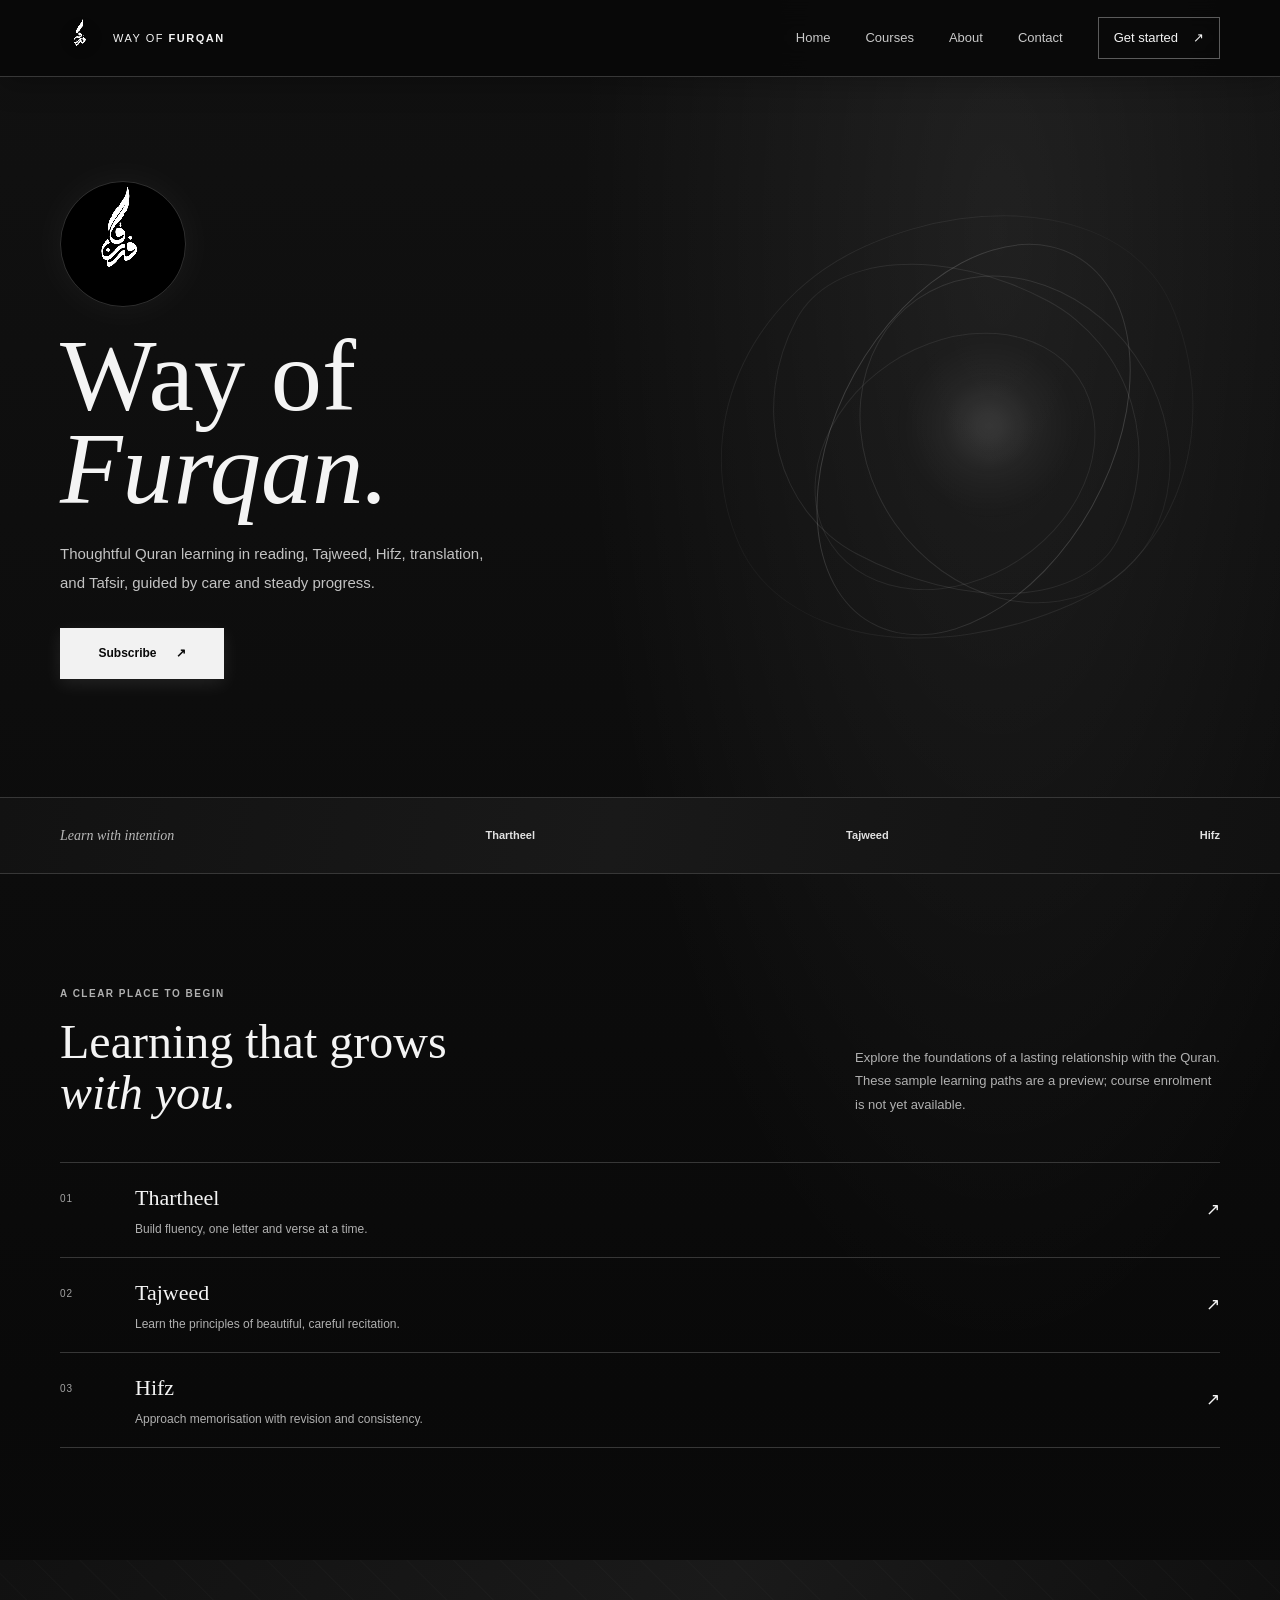
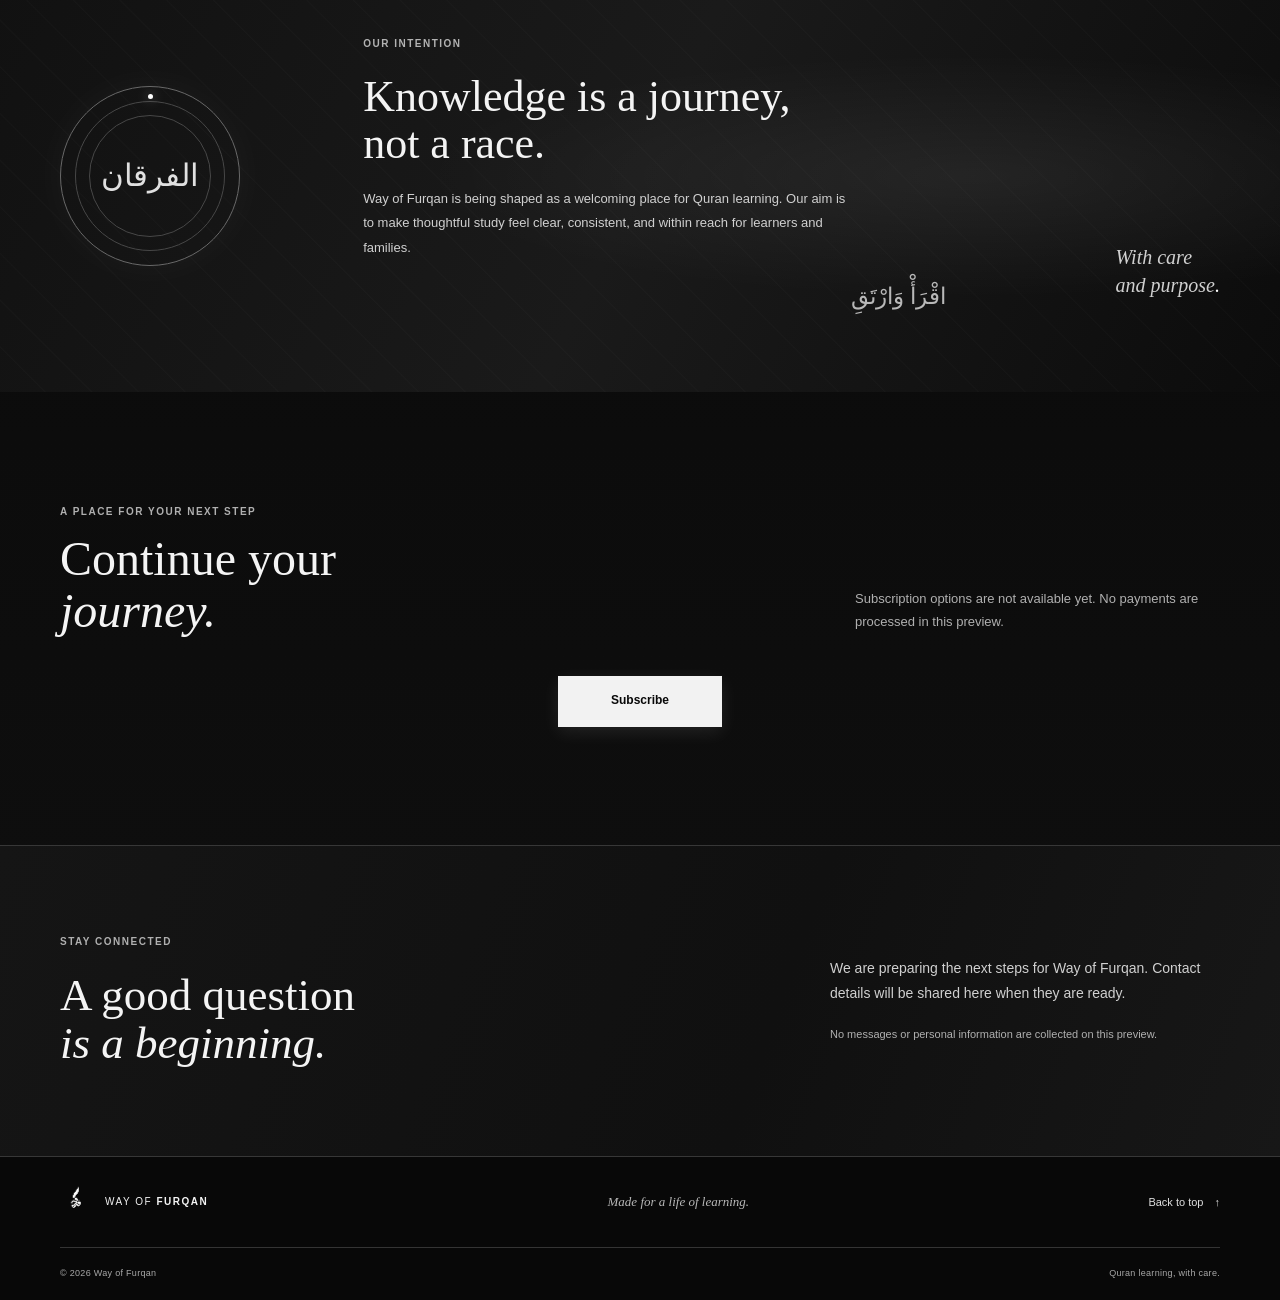
==== commit 14c9049c: "Add brand logo and finalize hero section" ====
--- a/index.html
+++ b/index.html
@@ -71,11 +71,9 @@
       <section class="learning-strip" aria-label="Learning pathways">
         <div class="learning-strip-inner page-width">
           <p>Learn with intention</p>
-          <span>Quran reading</span>
+          <span>Thartheel</span>
           <span>Tajweed</span>
           <span>Hifz</span>
-          <span>Translation</span>
-          <span>Tafsir</span>
         </div>
       </section>
 
@@ -94,7 +92,7 @@
         <div class="course-list">
           <article class="course-item">
             <span class="course-number">01</span>
-            <div><h3>Quran Reading</h3><p>Build fluency, one letter and verse at a time.</p></div>
+            <div><h3>Thartheel</h3><p>Build fluency, one letter and verse at a time.</p></div>
             <span class="course-arrow" aria-hidden="true">&#8599;</span>
           </article>
           <article class="course-item">
@@ -107,11 +105,6 @@
             <div><h3>Hifz</h3><p>Approach memorisation with revision and consistency.</p></div>
             <span class="course-arrow" aria-hidden="true">&#8599;</span>
           </article>
-          <article class="course-item">
-            <span class="course-number">04</span>
-            <div><h3>Translation &amp; Tafsir</h3><p>Discover meaning and context with guided study.</p></div>
-            <span class="course-arrow" aria-hidden="true">&#8599;</span>
-          </article>
         </div>
       </section>
 
@@ -156,20 +149,21 @@
         <div class="dialog-content">
           <button class="dialog-close" type="button" aria-label="Close subscription options" data-close-subscribe>&#x2715;</button>
           <p class="eyebrow">Subscription options</p>
-          <h2 id="dialog-title">A year of learning</h2>
-          <p class="dialog-intro">A preview of the yearly membership. Payment and benefit access are not active yet.</p>
+          <h2 id="dialog-title">A monthly learning plan</h2>
+          <p class="dialog-intro">Preview plan only. Monthly billing and cancellation are not active yet.</p>
           <div class="plan-grid">
             <article class="plan-card plan-card-featured">
               <span class="best-value">Best Value</span>
-              <p class="plan-cadence">YEARLY MEMBERSHIP</p>
-              <h3>Yearly Plan</h3>
-              <p class="plan-price"><span class="price-currency">&#8377;</span>499 <span>/ Year</span></p>
+              <p class="plan-cadence">MONTHLY MEMBERSHIP</p>
+              <h3>Monthly Plan</h3>
+              <p class="plan-price"><span class="price-currency">&#8377;</span>499 <span class="price-period">/ Month</span></p>
+              <p class="plan-billing">Billed monthly &bull; Cancel anytime</p>
               <ul class="plan-features">
                 <li>Full Quran access</li>
                 <li>Dedicated mentorship</li>
                 <li>Comprehensive lessons</li>
               </ul>
-              <button class="plan-select" type="button" data-plan-choice="Yearly Plan">Subscribe Now</button>
+              <button class="plan-select" type="button" data-plan-choice="Monthly Plan">Subscribe Now</button>
             </article>
           </div>
           <p class="plan-status" id="plan-status" role="status" aria-live="polite"></p>
--- a/styles.css
+++ b/styles.css
@@ -115,7 +115,8 @@
 .plan-card h3 { margin-bottom: 7px; font-size: 22px; }
 .plan-price { margin-bottom: 19px; color: #f0f0f0; font-family: var(--serif); font-size: 38px; line-height: 1.1; }
 .plan-price .price-currency { margin-right: 2px; font-family: var(--sans); font-size: 23px; }
-.plan-price span { color: #aaa; font-family: var(--sans); font-size: 11px; }
+.plan-price .price-period { color: #aaa; font-family: var(--sans); font-size: 11px; }
+.plan-billing { margin: -8px 0 20px; color: #b8b8b8; font-size: 11px; }
 .plan-features { display: grid; width: 100%; gap: 10px; margin: 0 0 25px; padding-left: 18px; color: #d0d0d0; font-size: 12px; }
 .plan-features li::marker { color: #888; }
 .plan-select { width: 100%; min-height: 48px; margin-top: auto; border: 1px solid #f4f4f4; color: #080808; background: #f4f4f4; cursor: pointer; font: inherit; font-size: 12px; font-weight: 700; transition: background 180ms ease, color 180ms ease, transform 180ms ease, box-shadow 180ms ease; }
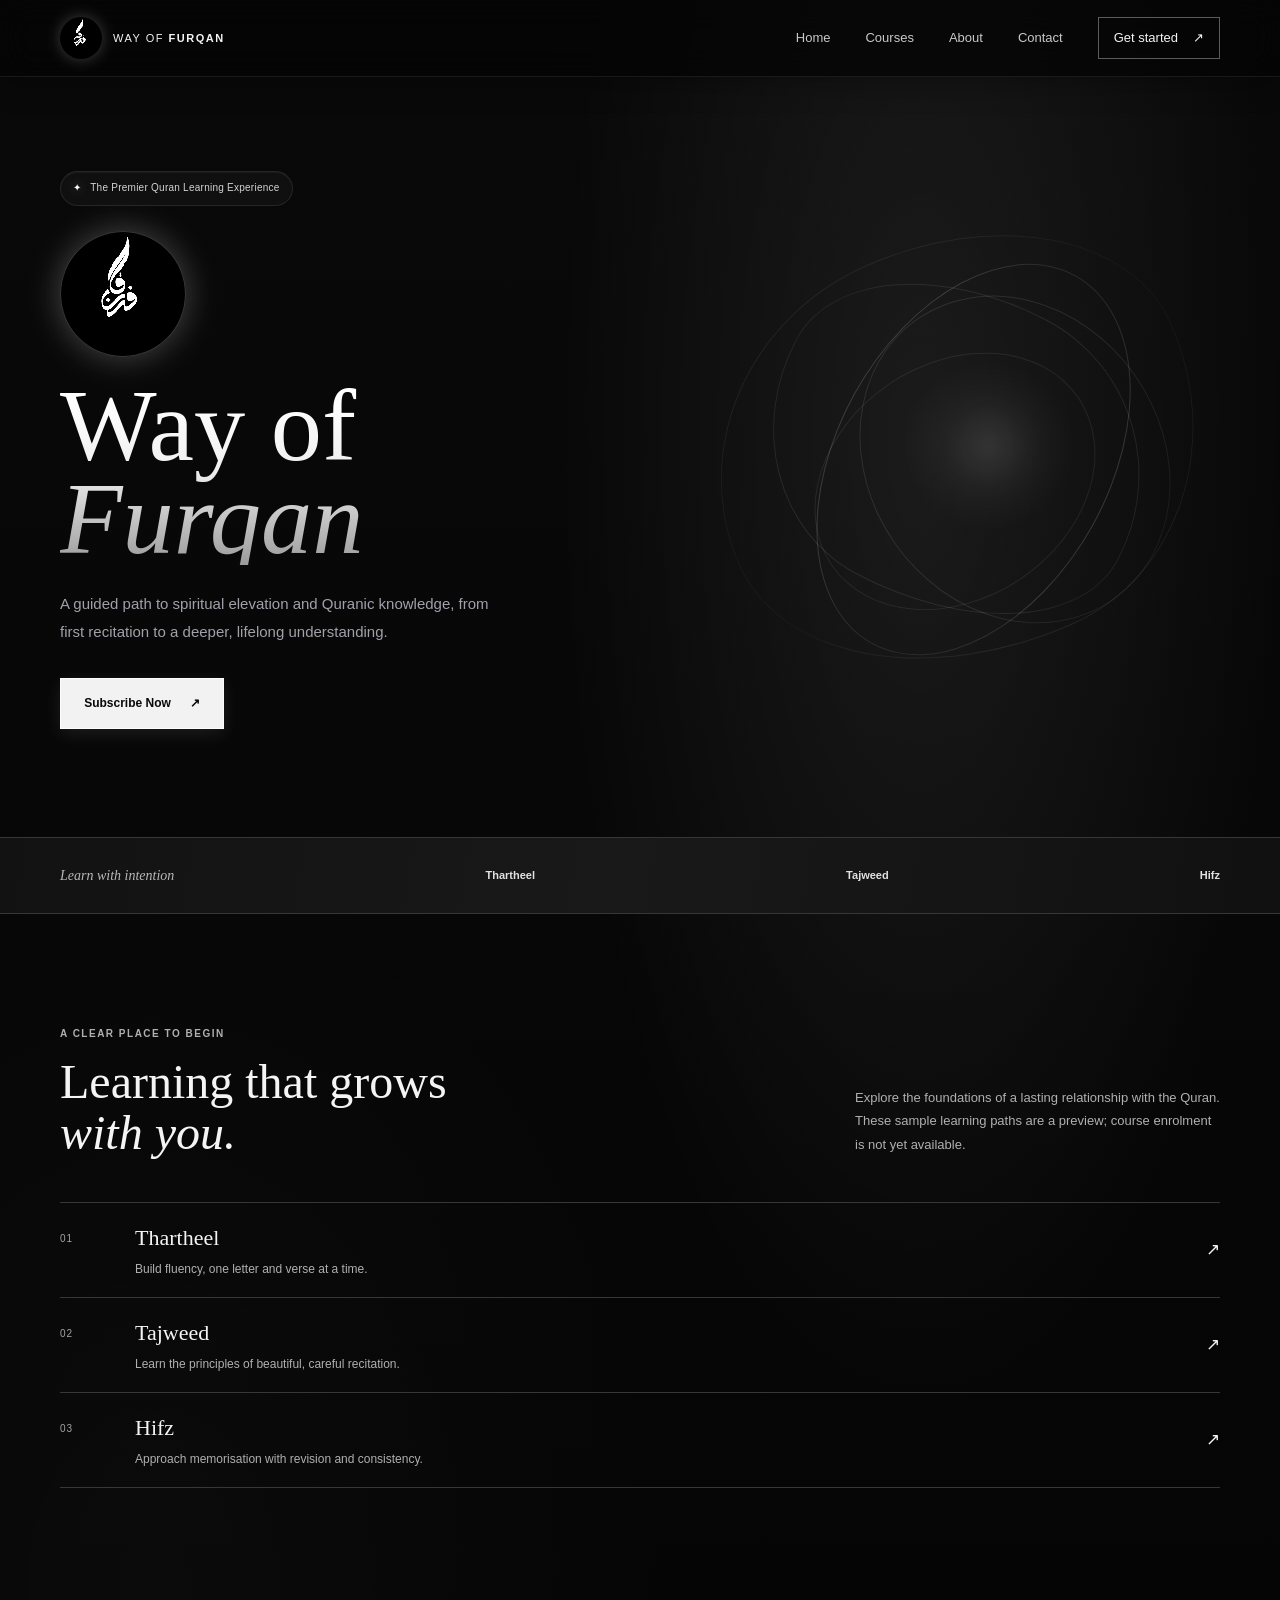
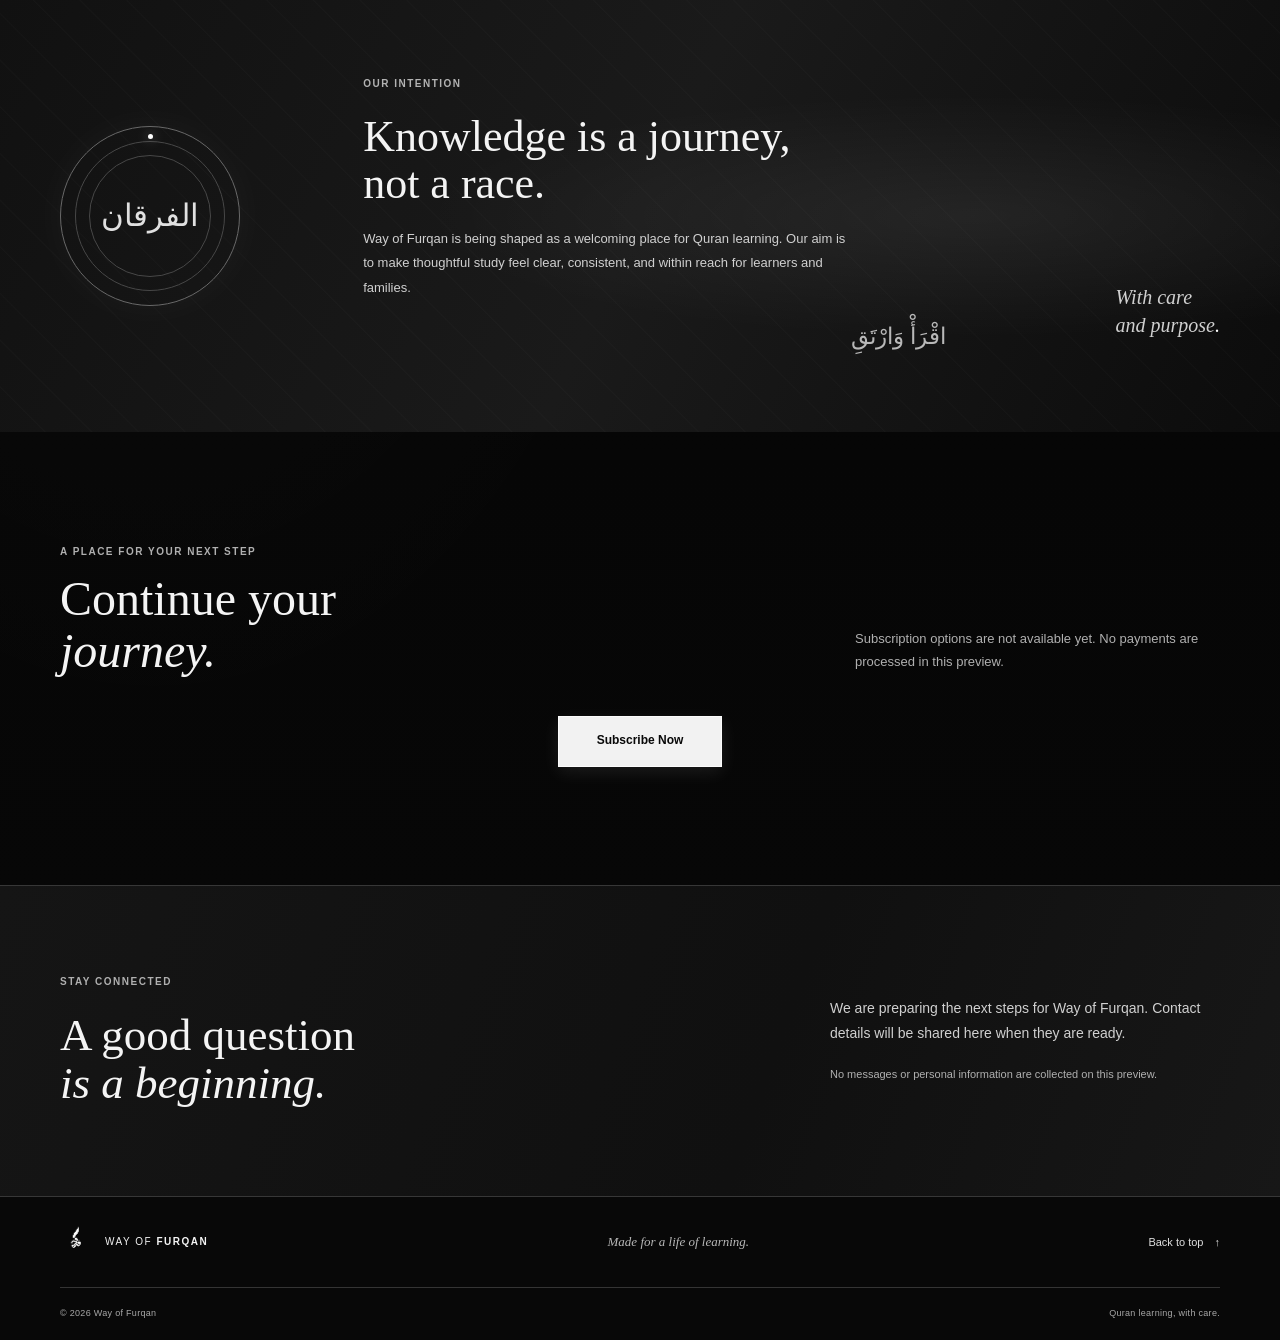
==== commit 8b0e1683: "Revamp UI with premium animations and glassmorphism" ====
--- a/index.html
+++ b/index.html
@@ -7,7 +7,7 @@
       name="description"
       content="Build a lasting connection with the Quran through reading, Tajweed, Hifz, translation, and Tafsir."
     />
-    <meta name="theme-color" content="#101010" />
+    <meta name="theme-color" content="#050505" />
     <title>Way of Furqan | Your Journey with the Quran</title>
     <link rel="stylesheet" href="styles.css" />
     <script src="script.js" defer></script>
@@ -45,17 +45,18 @@
     <main id="main">
       <section class="hero page-width" aria-labelledby="hero-title">
         <div class="hero-copy">
+          <p class="hero-badge"><span aria-hidden="true">&#10022;</span> The Premier Quran Learning Experience</p>
           <span class="logo-frame logo-frame-hero" aria-hidden="true">
             <img class="logo-image" src="assets/logo.jpeg" alt="" />
           </span>
-          <h1 id="hero-title">Way of<br /><em>Furqan.</em></h1>
+          <h1 id="hero-title">Way of<br /><em>Furqan</em></h1>
           <p class="hero-intro">
-            Thoughtful Quran learning in reading, Tajweed, Hifz, translation, and Tafsir,
-            guided by care and steady progress.
+            A guided path to spiritual elevation and Quranic knowledge, from first recitation
+            to a deeper, lifelong understanding.
           </p>
           <div class="hero-actions">
             <button class="button button-dark subscribe-button" type="button" data-open-subscribe>
-              Subscribe <span aria-hidden="true">&#8599;</span>
+              Subscribe Now <span aria-hidden="true">&#8599;</span>
             </button>
           </div>
         </div>
@@ -140,7 +141,7 @@
         </div>
         <div class="subscribe-action">
           <button class="button button-dark subscribe-button" type="button" data-open-subscribe>
-            Subscribe
+            Subscribe Now
           </button>
         </div>
       </section>
@@ -150,18 +151,19 @@
           <button class="dialog-close" type="button" aria-label="Close subscription options" data-close-subscribe>&#x2715;</button>
           <p class="eyebrow">Subscription options</p>
           <h2 id="dialog-title">A monthly learning plan</h2>
-          <p class="dialog-intro">Preview plan only. Monthly billing and cancellation are not active yet.</p>
+          <p class="dialog-intro">One considered plan for a year-round connection with Quran learning.</p>
           <div class="plan-grid">
             <article class="plan-card plan-card-featured">
-              <span class="best-value">Best Value</span>
+              <span class="best-value">Most Popular</span>
               <p class="plan-cadence">MONTHLY MEMBERSHIP</p>
               <h3>Monthly Plan</h3>
               <p class="plan-price"><span class="price-currency">&#8377;</span>499 <span class="price-period">/ Month</span></p>
               <p class="plan-billing">Billed monthly &bull; Cancel anytime</p>
               <ul class="plan-features">
-                <li>Full Quran access</li>
-                <li>Dedicated mentorship</li>
-                <li>Comprehensive lessons</li>
+                <li>Interactive Quran lessons</li>
+                <li>1-on-1 dedicated mentorship</li>
+                <li>Comprehensive tracking</li>
+                <li>Cancel anytime</li>
               </ul>
               <button class="plan-select" type="button" data-plan-choice="Monthly Plan">Subscribe Now</button>
             </article>
--- a/styles.css
+++ b/styles.css
@@ -1,7 +1,7 @@
 :root {
   color-scheme: dark;
   --ink: #f4f4f4;
-  --paper: #090909;
+  --paper: #050505;
   --soft: #121212;
   --line: #373737;
   --muted: #b0b0b0;
@@ -12,7 +12,7 @@
 
 * { box-sizing: border-box; }
 html { scroll-behavior: smooth; scroll-padding-top: 88px; }
-body { margin: 0; color: var(--ink); background: radial-gradient(ellipse at 78% 8%, rgb(255 255 255 / 7%), transparent 30%), linear-gradient(180deg, #111111 0%, var(--paper) 48%, #101010 100%); font-family: var(--sans); font-size: 15px; line-height: 1.65; }
+body { margin: 0; color: var(--ink); background: radial-gradient(ellipse at 72% 15%, rgb(255 255 255 / 8%), transparent 28%), radial-gradient(ellipse at 12% 54%, rgb(255 255 255 / 2.5%), transparent 34%), linear-gradient(180deg, #090909 0%, var(--paper) 55%, #080808 100%); font-family: var(--sans); font-size: 15px; line-height: 1.65; }
 body, button, a { -webkit-tap-highlight-color: transparent; }
 a { color: inherit; text-decoration: none; }
 button { font: inherit; }
@@ -21,13 +21,13 @@
 .skip-link { position: absolute; z-index: 20; top: 8px; left: 8px; padding: 10px 14px; color: var(--paper); background: var(--ink); transform: translateY(-160%); }
 .skip-link:focus { transform: translateY(0); }
 
-.site-header { position: sticky; z-index: 10; top: 0; display: flex; min-height: 76px; align-items: center; justify-content: space-between; padding-inline: max(48px, calc((100% - var(--page-width)) / 2)); border-bottom: 1px solid var(--line); color: var(--ink); background: rgb(8 8 8 / 92%); box-shadow: 0 8px 28px rgb(0 0 0 / 24%); backdrop-filter: blur(14px); }
+.site-header { position: sticky; z-index: 10; top: 0; display: flex; min-height: 76px; align-items: center; justify-content: space-between; padding-inline: max(48px, calc((100% - var(--page-width)) / 2)); border-bottom: 1px solid rgb(255 255 255 / 8%); color: var(--ink); background: rgb(5 5 5 / 78%); box-shadow: 0 8px 28px rgb(0 0 0 / 28%); backdrop-filter: blur(16px); }
 .wordmark { display: inline-flex; align-items: center; gap: 11px; font-size: 11px; letter-spacing: 1.5px; }
 .wordmark strong { font-weight: 700; }
 .logo-frame { position: relative; display: block; flex: 0 0 auto; overflow: hidden; border-radius: 50%; }
 .logo-image { position: absolute; top: 50%; left: 50%; width: 260%; max-width: none; height: 260%; object-fit: cover; filter: invert(1) contrast(4); mix-blend-mode: screen; transform: translate(-50%, -50%); }
-.logo-frame-header { width: 42px; aspect-ratio: 1; }
-.logo-frame-hero { width: 126px; aspect-ratio: 1; margin-bottom: 22px; border: 1px solid rgb(255 255 255 / 13%); box-shadow: 0 0 42px rgb(255 255 255 / 5%); }
+.logo-frame-header { width: 42px; aspect-ratio: 1; filter: drop-shadow(0 0 8px rgb(255 255 255 / 24%)); }
+.logo-frame-hero { width: 126px; aspect-ratio: 1; margin-bottom: 22px; border: 1px solid rgb(255 255 255 / 10%); box-shadow: 0 0 42px rgb(255 255 255 / 6%); filter: drop-shadow(0 0 18px rgb(255 255 255 / 22%)); }
 .logo-frame-footer { width: 34px; aspect-ratio: 1; }
 .primary-navigation { display: flex; height: 76px; align-items: center; gap: 35px; font-size: 13px; }
 .primary-navigation > a:not(.nav-cta) { color: #c9c9c9; transition: color 160ms ease; }
@@ -35,19 +35,24 @@
 .nav-cta { display: inline-flex; min-height: 42px; align-items: center; gap: 15px; padding: 0 15px; border: 1px solid #5b5b5b; }
 .menu-toggle { display: none; }
 
-.hero { position: relative; display: grid; min-height: min(720px, calc(100svh - 76px)); grid-template-columns: minmax(0, 1fr) minmax(280px, 0.9fr); align-items: center; gap: 52px; padding-block: 78px 92px; isolation: isolate; }
+.hero { position: relative; display: grid; min-height: min(760px, calc(100svh - 76px)); grid-template-columns: minmax(0, 1fr) minmax(280px, 0.9fr); align-items: center; gap: 52px; padding-block: 78px 92px; isolation: isolate; }
 .hero-copy { position: relative; z-index: 1; padding-block: 16px; animation: hero-arrive 650ms cubic-bezier(0.2, 0.75, 0.25, 1) both; }
+.hero-badge { display: inline-flex; align-items: center; gap: 9px; margin: 0 0 25px; padding: 8px 12px; border: 1px solid rgb(255 255 255 / 9%); border-radius: 999px; color: #d4d4d8; background: rgb(255 255 255 / 3%); box-shadow: inset 0 1px rgb(255 255 255 / 4%); backdrop-filter: blur(12px); font-size: 10px; letter-spacing: 0.25px; }
+.hero-badge span { color: #fff; text-shadow: 0 0 12px rgb(255 255 255 / 45%); }
 .eyebrow { display: flex; align-items: center; gap: 10px; margin: 0 0 20px; color: var(--muted); font-size: 10px; font-weight: 700; letter-spacing: 1.5px; text-transform: uppercase; }
 .hero-copy .eyebrow span { width: 21px; height: 1px; background: var(--ink); }
 h1, h2, h3, p { margin-top: 0; }
 h1, h2 { font-family: var(--serif); font-weight: 400; letter-spacing: 0; }
-h1 { max-width: 650px; margin-bottom: 25px; font-size: clamp(64px, 8vw, 108px); line-height: 0.91; }
+h1 { max-width: 650px; margin-bottom: 25px; background: linear-gradient(180deg, #fff 10%, #f0f0f0 48%, #9b9b9b 100%); background-clip: text; color: transparent; font-size: clamp(64px, 8vw, 108px); line-height: 0.91; -webkit-text-fill-color: transparent; }
 h1 em, h2 em { font-weight: 400; }
-.hero-intro { max-width: 430px; margin-bottom: 31px; color: #c3c3c3; font-size: 15px; line-height: 1.9; }
+.hero-intro { max-width: 430px; margin-bottom: 31px; color: #a1a1aa; font-size: 15px; line-height: 1.9; }
 .hero-actions { display: flex; flex-wrap: wrap; gap: 11px; }
-.button { display: inline-flex; min-height: 51px; align-items: center; justify-content: center; gap: 19px; padding: 0 20px; border: 1px solid transparent; font-size: 12px; font-weight: 650; transition: background 180ms ease, color 180ms ease, border-color 180ms ease, transform 180ms ease, box-shadow 180ms ease; cursor: pointer; }
-.button-dark { color: #090909; background: #f2f2f2; box-shadow: 0 5px 18px rgb(255 255 255 / 9%); }
-.button-dark:hover { background: #d9d9d9; transform: translateY(-2px); box-shadow: 0 8px 26px rgb(255 255 255 / 13%); }
+.button { position: relative; display: inline-flex; min-height: 51px; align-items: center; justify-content: center; gap: 19px; overflow: hidden; padding: 0 20px; border: 1px solid transparent; font-size: 12px; font-weight: 650; transition: background 180ms ease, color 180ms ease, border-color 180ms ease, transform 180ms ease, box-shadow 180ms ease; cursor: pointer; }
+.button-dark { border-color: rgb(255 255 255 / 80%); color: #090909; background: #f2f2f2; box-shadow: 0 5px 18px rgb(255 255 255 / 9%); }
+.button-dark::before { position: absolute; inset: 0 auto 0 -70%; width: 48%; background: linear-gradient(100deg, transparent, rgb(255 255 255 / 78%), transparent); content: ""; transform: skewX(-20deg); }
+.button-dark:hover { background: #fff; transform: translateY(-2px); box-shadow: 0 8px 30px rgb(255 255 255 / 17%); }
+.button-dark:hover::before { animation: button-shimmer 700ms ease-out; }
+.button:active, .plan-select:active { transform: scale(0.98); }
 .button-light { border: 1px solid #696969; color: var(--ink); background: rgb(255 255 255 / 3%); }
 .button-light:hover { background: rgb(255 255 255 / 9%); }
 .hero-visual { position: relative; min-height: 490px; overflow: hidden; mask-image: radial-gradient(ellipse at center, #000 48%, transparent 76%); }
@@ -103,7 +108,7 @@
 .subscribe-dialog.is-closing::backdrop { animation: backdrop-exit 240ms ease both; }
 .dialog-content { position: relative; padding: 42px; }
 .dialog-close { position: absolute; top: 15px; right: 15px; display: grid; width: 40px; aspect-ratio: 1; place-items: center; border: 1px solid #555; color: var(--ink); background: transparent; cursor: pointer; font-size: 22px; line-height: 1; transition: background 160ms ease, border-color 160ms ease; }
-.dialog-close:hover { border-color: #aaa; background: rgb(255 255 255 / 8%); }
+.dialog-close:hover { border-color: #aaa; background: rgb(255 255 255 / 8%); transform: rotate(90deg); }
 .dialog-content > .eyebrow { margin-bottom: 10px; }
 .dialog-content h2 { margin: 0 48px 12px 0; font-size: 38px; }
 .dialog-intro { max-width: 430px; margin-bottom: 26px; color: #b8b8b8; font-size: 13px; }
@@ -117,21 +122,26 @@
 .plan-price .price-currency { margin-right: 2px; font-family: var(--sans); font-size: 23px; }
 .plan-price .price-period { color: #aaa; font-family: var(--sans); font-size: 11px; }
 .plan-billing { margin: -8px 0 20px; color: #b8b8b8; font-size: 11px; }
-.plan-features { display: grid; width: 100%; gap: 10px; margin: 0 0 25px; padding-left: 18px; color: #d0d0d0; font-size: 12px; }
-.plan-features li::marker { color: #888; }
+.plan-features { display: grid; width: 100%; gap: 12px; margin: 0 0 25px; padding: 0; color: #d0d0d0; font-size: 12px; list-style: none; }
+.plan-features li { position: relative; padding-left: 25px; }
+.plan-features li::before { position: absolute; top: 0; left: 0; color: #f4f4f4; content: "✓"; text-shadow: 0 0 10px rgb(255 255 255 / 35%); }
 .plan-select { width: 100%; min-height: 48px; margin-top: auto; border: 1px solid #f4f4f4; color: #080808; background: #f4f4f4; cursor: pointer; font: inherit; font-size: 12px; font-weight: 700; transition: background 180ms ease, color 180ms ease, transform 180ms ease, box-shadow 180ms ease; }
-.plan-select:hover { transform: translateY(-2px); color: #080808; background: #d9d9d9; box-shadow: 0 8px 24px rgb(255 255 255 / 12%); }
+.plan-select { position: relative; overflow: hidden; }
+.plan-select::before { position: absolute; inset: 0 auto 0 -70%; width: 48%; background: linear-gradient(100deg, transparent, rgb(255 255 255 / 78%), transparent); content: ""; transform: skewX(-20deg); }
+.plan-select:hover { transform: translateY(-2px); color: #080808; background: #fff; box-shadow: 0 8px 30px rgb(255 255 255 / 17%); }
+.plan-select:hover::before { animation: button-shimmer 700ms ease-out; }
 .plan-status { min-height: 20px; margin: 16px 0 0; color: #c8c8c8; font-size: 11px; }
-.best-value { position: absolute; top: 15px; right: 15px; padding: 4px 7px; border: 1px solid #777; color: #eee; font-size: 8px; font-weight: 700; letter-spacing: 0.8px; text-transform: uppercase; }
+.best-value { position: absolute; top: 15px; right: 15px; padding: 5px 8px; border: 1px solid rgb(255 255 255 / 36%); border-radius: 999px; color: #fff; background: rgb(255 255 255 / 5%); box-shadow: 0 0 18px rgb(255 255 255 / 8%); font-size: 8px; font-weight: 700; letter-spacing: 0.8px; text-transform: uppercase; }
 @media (hover: hover) and (pointer: fine) {
   .plan-card-featured { transform-style: preserve-3d; transition: transform 280ms ease, box-shadow 280ms ease; }
   .plan-card-featured:hover { transform: perspective(900px) rotateX(1deg) rotateY(-1deg) translateY(-4px); box-shadow: inset 0 0 32px rgb(255 255 255 / 7%), 0 22px 54px rgb(0 0 0 / 45%); }
 }
-@keyframes dialog-enter { from { opacity: 0; transform: translateY(26px) scale(0.88); } 70% { opacity: 1; transform: translateY(-2px) scale(1.015); } to { opacity: 1; transform: translateY(0) scale(1); } }
+@keyframes dialog-enter { from { opacity: 0; transform: translateY(18px) scale(0.95); } to { opacity: 1; transform: translateY(0) scale(1); } }
 @keyframes dialog-exit { from { opacity: 1; transform: translateY(0) scale(1); } to { opacity: 0; transform: translateY(14px) scale(0.94); } }
 @keyframes backdrop-enter { from { opacity: 0; } to { opacity: 1; } }
 @keyframes backdrop-exit { from { opacity: 1; } to { opacity: 0; } }
 @keyframes plan-glow { from { opacity: 0.25; } to { opacity: 0.7; } }
+@keyframes button-shimmer { from { left: -70%; } to { left: 135%; } }
 
 .contact-section { border-block: 1px solid var(--line); background: linear-gradient(110deg, #151515, #101010 60%, #171717); }
 .contact-inner { display: grid; min-height: 310px; grid-template-columns: 1fr 0.62fr; align-items: center; gap: 60px; padding-block: 66px; }
@@ -185,6 +195,7 @@
   .nav-cta { align-self: flex-start; margin-top: 10px; }
   .hero { min-height: min(720px, calc(100svh - 66px)); grid-template-columns: 1fr; gap: 0; padding-block: 72px 78px; overflow: hidden; }
   .hero-copy { padding: 0; }
+  .hero-badge { margin-bottom: 21px; font-size: 9px; }
   .eyebrow { margin-bottom: 16px; font-size: 9px; }
   h1 { max-width: 480px; margin-bottom: 21px; font-size: clamp(62px, 16vw, 88px); }
   .hero-intro { max-width: 390px; margin-bottom: 25px; font-size: 14px; }
